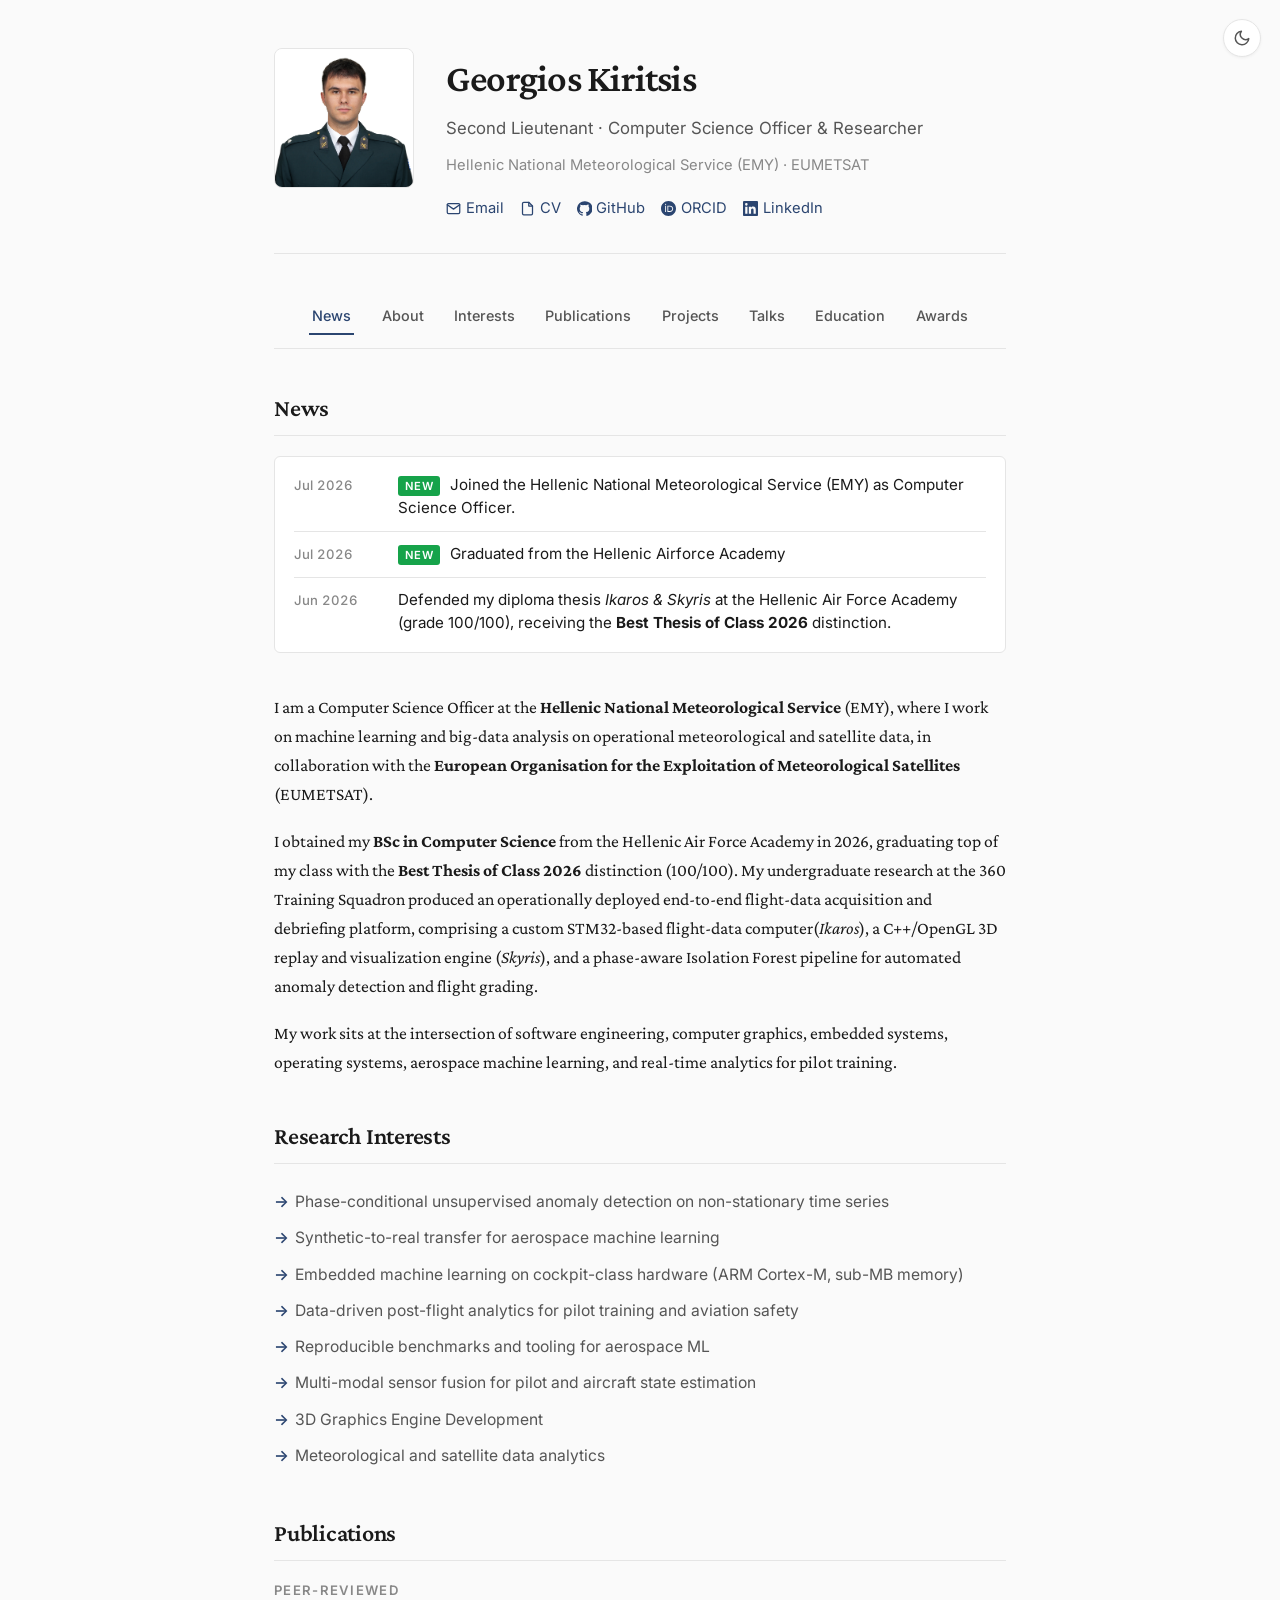
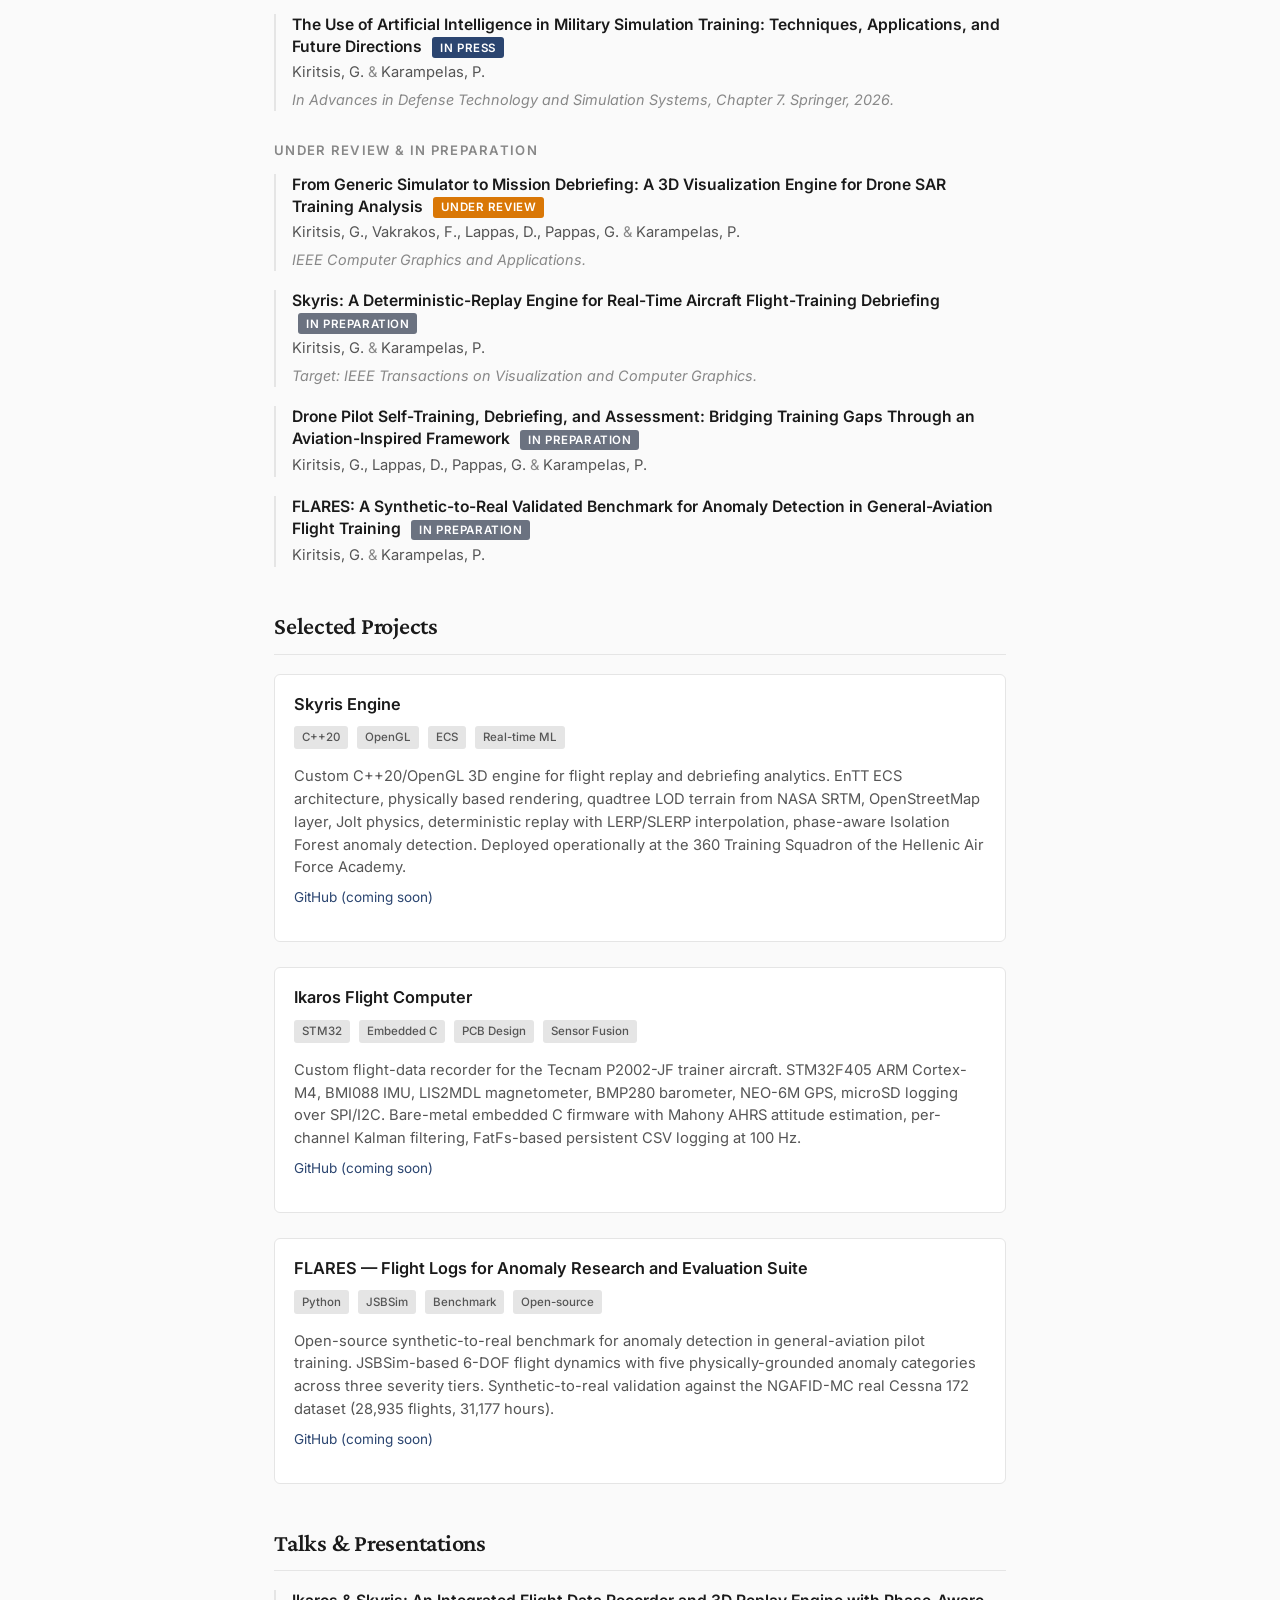
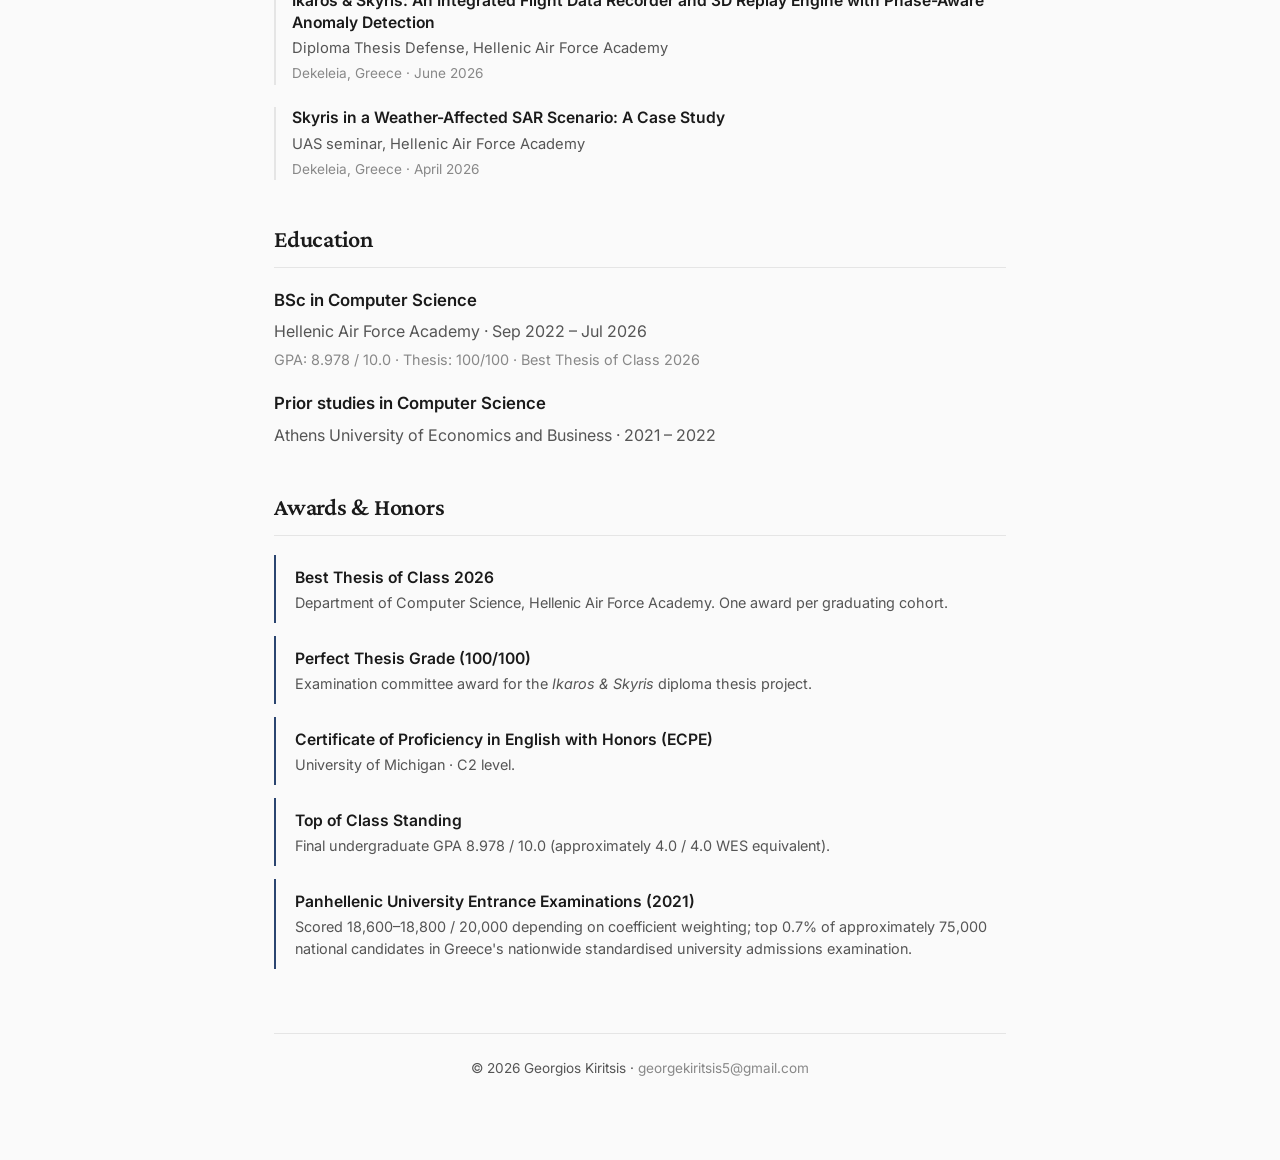
==== index.html @ 239338d3 "Corrected profile pic path" ====
<!DOCTYPE html>
<html lang="en">
<head>
<meta charset="UTF-8">
<meta name="viewport" content="width=device-width, initial-scale=1.0">
<title>Georgios Kiritsis</title>
<meta name="description" content="Georgios Kiritsis — Computer Science Officer, Hellenic National Meteorological Service. Aerospace machine learning, embedded systems, flight-data analytics.">
<meta name="author" content="Georgios Kiritsis">

<meta property="og:title" content="Georgios Kiritsis">
<meta property="og:description" content="Aerospace ML, embedded systems, flight-data analytics.">
<meta property="og:type" content="website">
<meta property="og:url" content="https://giorgoskiritsis.com">

<link rel="preconnect" href="https://fonts.googleapis.com">
<link rel="preconnect" href="https://fonts.gstatic.com" crossorigin>
<link href="https://fonts.googleapis.com/css2?family=Inter:wght@400;500;600;700&family=Crimson+Pro:ital,wght@0,400;0,600;1,400&display=swap" rel="stylesheet">

<link rel="stylesheet" href="style.css">

<!-- Set theme early to prevent flash of unstyled content -->
<script>
  (function() {
    const stored = localStorage.getItem('theme');
    const systemDark = window.matchMedia('(prefers-color-scheme: dark)').matches;
    const theme = stored || (systemDark ? 'dark' : 'light');
    document.documentElement.setAttribute('data-theme', theme);
  })();
</script>
</head>
<body>

<button class="theme-toggle" id="theme-toggle" aria-label="Toggle theme">
  <!-- Sun icon (visible in dark mode) -->
  <svg class="icon-sun" viewBox="0 0 24 24" fill="none" stroke="currentColor" stroke-width="2" stroke-linecap="round" stroke-linejoin="round">
    <circle cx="12" cy="12" r="4"/>
    <path d="M12 2v2M12 20v2M4.93 4.93l1.41 1.41M17.66 17.66l1.41 1.41M2 12h2M20 12h2M6.34 17.66l-1.41 1.41M19.07 4.93l-1.41 1.41"/>
  </svg>
  <!-- Moon icon (visible in light mode) -->
  <svg class="icon-moon" viewBox="0 0 24 24" fill="none" stroke="currentColor" stroke-width="2" stroke-linecap="round" stroke-linejoin="round">
    <path d="M21 12.79A9 9 0 1 1 11.21 3 7 7 0 0 0 21 12.79z"/>
  </svg>
</button>

<div class="container">

  <!-- HERO -->
  <div class="hero">
    <div class="hero-photo">
      <img src="resources/profile.JPG" alt="Georgios Kiritsis" onerror="this.style.display='none'">
    </div>
    <div class="hero-text">
      <h1>Georgios Kiritsis</h1>
      <p class="hero-subtitle">Second Lieutenant &middot; Computer Science Officer &amp; Researcher</p>
      <p class="hero-affiliation">Hellenic National Meteorological Service (EMY) &middot; EUMETSAT</p>
      <div class="links">
        <a href="mailto:georgekiritsis5@gmail.com">
          <svg viewBox="0 0 24 24" fill="none" stroke="currentColor" stroke-width="2" stroke-linecap="round" stroke-linejoin="round"><path d="M4 4h16c1.1 0 2 .9 2 2v12c0 1.1-.9 2-2 2H4c-1.1 0-2-.9-2-2V6c0-1.1.9-2 2-2z"/><polyline points="22,6 12,13 2,6"/></svg>
          Email
        </a>
        <a href="resources/cv.pdf">
          <svg viewBox="0 0 24 24" fill="none" stroke="currentColor" stroke-width="2" stroke-linecap="round" stroke-linejoin="round"><path d="M14 2H6a2 2 0 0 0-2 2v16a2 2 0 0 0 2 2h12a2 2 0 0 0 2-2V8z"/><polyline points="14 2 14 8 20 8"/></svg>
          CV
        </a>
        <a href="https://github.com/GeorgeKiritsis" target="_blank" rel="noopener">
          <svg viewBox="0 0 24 24" fill="currentColor"><path d="M12 .3a12 12 0 0 0-3.8 23.38c.6.12.83-.26.83-.57v-2c-3.34.72-4.04-1.42-4.04-1.42-.55-1.39-1.34-1.76-1.34-1.76-1.08-.74.09-.73.09-.73 1.2.09 1.83 1.24 1.83 1.24 1.08 1.83 2.81 1.3 3.5 1 .1-.78.42-1.31.76-1.6-2.66-.3-5.47-1.33-5.47-5.93 0-1.31.47-2.38 1.24-3.22-.13-.3-.54-1.52.11-3.18 0 0 1-.32 3.3 1.23a11.5 11.5 0 0 1 6 0c2.28-1.55 3.29-1.23 3.29-1.23.66 1.66.25 2.88.12 3.18a4.65 4.65 0 0 1 1.24 3.22c0 4.61-2.81 5.63-5.48 5.92.42.36.81 1.1.81 2.22v3.29c0 .31.21.69.83.57A12 12 0 0 0 12 .3"/></svg>
          GitHub
        </a>
        <a href="https://orcid.org/0009-0001-4686-2760" target="_blank" rel="noopener">
          <svg viewBox="0 0 24 24" fill="currentColor"><path d="M12 0C5.372 0 0 5.372 0 12s5.372 12 12 12 12-5.372 12-12S18.628 0 12 0zM7.369 4.378c.525 0 .947.431.947.947 0 .525-.422.947-.947.947-.525 0-.946-.422-.946-.947 0-.516.421-.947.946-.947zm-.722 3.038h1.444v10.041H6.647V7.416zm3.562 0h3.9c3.712 0 5.344 2.653 5.344 5.025 0 2.578-2.016 5.025-5.325 5.025h-3.919V7.416zm1.444 1.303v7.444h2.297c3.272 0 4.022-2.484 4.022-3.722 0-2.016-1.284-3.722-4.097-3.722h-2.222z"/></svg>
          ORCID
        </a>
        <a href="https://www.linkedin.com/in/giorgoskiritsis/" target="_blank" rel="noopener">
          <svg viewBox="0 0 24 24" fill="currentColor"><path d="M20.447 20.452h-3.554v-5.569c0-1.328-.027-3.037-1.852-3.037-1.853 0-2.136 1.445-2.136 2.939v5.667H9.351V9h3.414v1.561h.046c.477-.9 1.637-1.85 3.37-1.85 3.601 0 4.267 2.37 4.267 5.455v6.286zM5.337 7.433a2.062 2.062 0 01-2.063-2.065 2.063 2.063 0 112.063 2.065zm1.782 13.019H3.555V9h3.564v11.452zM22.225 0H1.771C.792 0 0 .774 0 1.729v20.542C0 23.227.792 24 1.771 24h20.451C23.2 24 24 23.227 24 22.271V1.729C24 .774 23.2 0 22.222 0h.003z"/></svg>
          LinkedIn
        </a>
      </div>
    </div>
  </div>

  <!-- NAV MENU -->
  <nav class="nav-menu">
    <div class="nav-menu-inner">
      <a href="#news">News</a>
      <a href="#about">About</a>
      <a href="#interests">Interests</a>
      <a href="#publications">Publications</a>
      <a href="#projects">Projects</a>
      <a href="#talks">Talks</a>
      <a href="#education">Education</a>
      <a href="#awards">Awards</a>
    </div>
  </nav>

  <!-- NEWS -->
  <section id="news">
    <h2>News</h2>
    <div class="news">
      <div class="news-item">
        <div class="news-date">Jul 2026</div>
        <p class="news-text">
          <span class="news-tag new">New</span>
          Joined the Hellenic National Meteorological Service (EMY) as Computer Science Officer.
        </p>
      </div>
      <div class="news-item">
        <div class="news-date">Jul 2026</div>
        <p class="news-text">
          <span class="news-tag new">New</span>
          Graduated from the Hellenic Airforce Academy
        </p>
      </div>
      <div class="news-item">
        <div class="news-date">Jun 2026</div>
        <p class="news-text">
          Defended my diploma thesis <em>Ikaros &amp; Skyris</em> at the Hellenic Air Force Academy (grade 100/100), receiving the <strong>Best Thesis of Class 2026</strong> distinction.
        </p>
      </div>
    </div>
  </section>

  <!-- ABOUT -->
  <section id="about">
    <div class="body-text">
      <p>I am a Computer Science Officer at the <strong>Hellenic National Meteorological Service</strong> (EMY), where I work on machine learning and big-data analysis on operational meteorological and satellite data, in collaboration with the <strong>European Organisation for the Exploitation of Meteorological Satellites</strong> (EUMETSAT).</p>

      <p>I obtained my <strong>BSc in Computer Science</strong> from the Hellenic Air Force Academy in 2026, graduating top of my class with the <strong>Best Thesis of Class 2026</strong> distinction (100/100). My undergraduate research at the 360 Training Squadron produced an operationally deployed end-to-end flight-data acquisition and debriefing platform, comprising a custom STM32-based flight-data computer(<em>Ikaros</em>), a C++/OpenGL 3D replay and visualization engine (<em>Skyris</em>), and a phase-aware Isolation Forest pipeline for automated anomaly detection and flight grading.</p>

      <p>My work sits at the intersection of software engineering, computer graphics, embedded systems, operating systems, aerospace machine learning, and real-time analytics for pilot training.</p>
    </div>
  </section>

  <!-- RESEARCH INTERESTS -->
  <section id="interests">
    <h2>Research Interests</h2>
    <ul class="interests">
      <li>Phase-conditional unsupervised anomaly detection on non-stationary time series</li>
      <li>Synthetic-to-real transfer for aerospace machine learning</li>
      <li>Embedded machine learning on cockpit-class hardware (ARM Cortex-M, sub-MB memory)</li>
      <li>Data-driven post-flight analytics for pilot training and aviation safety</li>
      <li>Reproducible benchmarks and tooling for aerospace ML</li>
      <li>Multi-modal sensor fusion for pilot and aircraft state estimation</li>
      <li>3D Graphics Engine Development</li>
      <li>Meteorological and satellite data analytics</li>
    </ul>
  </section>

  <!-- PUBLICATIONS -->
  <section id="publications">
    <h2>Publications</h2>

    <div class="pub-group">
      <div class="pub-group-title">Peer-reviewed</div>

      <div class="pub">
        <p class="pub-title">
          The Use of Artificial Intelligence in Military Simulation Training: Techniques, Applications, and Future Directions
          <span class="pub-badge">In Press</span>
        </p>
        <p class="pub-authors">Kiritsis, G.<span style="color:var(--text-muted)"> &amp; </span>Karampelas, P.</p>
        <p class="pub-venue">In <em>Advances in Defense Technology and Simulation Systems</em>, Chapter 7. Springer, 2026.</p>
      </div>
    </div>

    <div class="pub-group">
      <div class="pub-group-title">Under Review &amp; In Preparation</div>

      <div class="pub">
        <p class="pub-title">
          From Generic Simulator to Mission Debriefing: A 3D Visualization Engine for Drone SAR Training Analysis
          <span class="pub-badge review">Under Review</span>
        </p>
        <p class="pub-authors">Kiritsis, G., Vakrakos, F., Lappas, D., Pappas, G.<span style="color:var(--text-muted)"> &amp; </span>Karampelas, P.</p>
        <p class="pub-venue"><em>IEEE Computer Graphics and Applications.</em></p>
      </div>

      <div class="pub">
        <p class="pub-title">
          Skyris: A Deterministic-Replay Engine for Real-Time Aircraft Flight-Training Debriefing
          <span class="pub-badge prep">In Preparation</span>
        </p>
        <p class="pub-authors">Kiritsis, G.<span style="color:var(--text-muted)"> &amp; </span>Karampelas, P.</p>
        <p class="pub-venue">Target: <em>IEEE Transactions on Visualization and Computer Graphics.</em></p>
      </div>

      <div class="pub">
        <p class="pub-title">
          Drone Pilot Self-Training, Debriefing, and Assessment: Bridging Training Gaps Through an Aviation-Inspired Framework
          <span class="pub-badge prep">In Preparation</span>
        </p>
        <p class="pub-authors">Kiritsis, G., Lappas, D., Pappas, G.<span style="color:var(--text-muted)"> &amp; </span>Karampelas, P.</p>
      </div>

      <div class="pub">
        <p class="pub-title">
          FLARES: A Synthetic-to-Real Validated Benchmark for Anomaly Detection in General-Aviation Flight Training
          <span class="pub-badge prep">In Preparation</span>
        </p>
        <p class="pub-authors">Kiritsis, G.<span style="color:var(--text-muted)"> &amp; </span>Karampelas, P.</p>
      </div>
    </div>
  </section>

  <!-- PROJECTS -->
  <section id="projects">
    <h2>Selected Projects</h2>

    <div class="project">
      <p class="project-title">Skyris Engine</p>
      <p>
        <span class="tag">C++20</span>
        <span class="tag">OpenGL</span>
        <span class="tag">ECS</span>
        <span class="tag">Real-time ML</span>
      </p>
      <p class="project-desc">Custom C++20/OpenGL 3D engine for flight replay and debriefing analytics. EnTT ECS architecture, physically based rendering, quadtree LOD terrain from NASA SRTM, OpenStreetMap layer, Jolt physics, deterministic replay with LERP/SLERP interpolation, phase-aware Isolation Forest anomaly detection. Deployed operationally at the 360 Training Squadron of the Hellenic Air Force Academy.</p>
      <p class="project-links">
        <a href="#">GitHub (coming soon)</a>
      </p>
    </div>

    <div class="project">
      <p class="project-title">Ikaros Flight Computer</p>
      <p>
        <span class="tag">STM32</span>
        <span class="tag">Embedded C</span>
        <span class="tag">PCB Design</span>
        <span class="tag">Sensor Fusion</span>
      </p>
      <p class="project-desc">Custom flight-data recorder for the Tecnam P2002-JF trainer aircraft. STM32F405 ARM Cortex-M4, BMI088 IMU, LIS2MDL magnetometer, BMP280 barometer, NEO-6M GPS, microSD logging over SPI/I2C. Bare-metal embedded C firmware with Mahony AHRS attitude estimation, per-channel Kalman filtering, FatFs-based persistent CSV logging at 100 Hz.</p>
      <p class="project-links">
        <a href="#">GitHub (coming soon)</a>
      </p>
    </div>

    <div class="project">
      <p class="project-title">FLARES &mdash; Flight Logs for Anomaly Research and Evaluation Suite</p>
      <p>
        <span class="tag">Python</span>
        <span class="tag">JSBSim</span>
        <span class="tag">Benchmark</span>
        <span class="tag">Open-source</span>
      </p>
      <p class="project-desc">Open-source synthetic-to-real benchmark for anomaly detection in general-aviation pilot training. JSBSim-based 6-DOF flight dynamics with five physically-grounded anomaly categories across three severity tiers. Synthetic-to-real validation against the NGAFID-MC real Cessna 172 dataset (28,935 flights, 31,177 hours).</p>
      <p class="project-links">
        <a href="#">GitHub (coming soon)</a>
      </p>
    </div>
  </section>

  <!-- TALKS -->
  <section id="talks">
    <h2>Talks &amp; Presentations</h2>

    <div class="talk">
      <p class="talk-title">Ikaros &amp; Skyris: An Integrated Flight Data Recorder and 3D Replay Engine with Phase-Aware Anomaly Detection</p>
      <p class="talk-venue">Diploma Thesis Defense, Hellenic Air Force Academy</p>
      <p class="talk-date">Dekeleia, Greece &middot; June 2026</p>
    </div>

    <div class="talk">
      <p class="talk-title">Skyris in a Weather-Affected SAR Scenario: A Case Study</p>
      <p class="talk-venue">UAS seminar, Hellenic Air Force Academy</p>
      <p class="talk-date">Dekeleia, Greece &middot; April 2026</p>
    </div>
  </section>

  <!-- EDUCATION -->
  <section id="education">
    <h2>Education</h2>

    <div style="margin-bottom: 1.2rem;">
      <h3>BSc in Computer Science</h3>
      <p style="margin: 0 0 0.2rem; color: var(--text-soft);">Hellenic Air Force Academy &middot; Sep 2022 &ndash; Jul 2026</p>
      <p style="margin: 0; font-size: 0.9rem; color: var(--text-muted);">GPA: 8.978 / 10.0 &middot; Thesis: 100/100 &middot; Best Thesis of Class 2026</p>
    </div>

    <div>
      <h3>Prior studies in Computer Science</h3>
      <p style="margin: 0; color: var(--text-soft);">Athens University of Economics and Business &middot; 2021 &ndash; 2022</p>
    </div>
  </section>

  <!-- AWARDS -->
  <section id="awards">
    <h2>Awards &amp; Honors</h2>

    <div class="award">
      <p class="award-title">Best Thesis of Class 2026</p>
      <p class="award-detail">Department of Computer Science, Hellenic Air Force Academy. One award per graduating cohort.</p>
    </div>

    <div class="award">
      <p class="award-title">Perfect Thesis Grade (100/100)</p>
      <p class="award-detail">Examination committee award for the <em>Ikaros &amp; Skyris</em> diploma thesis project.</p>
    </div>

    <div class="award">
      <p class="award-title">Certificate of Proficiency in English with Honors (ECPE)</p>
      <p class="award-detail">University of Michigan &middot; C2 level.</p>
    </div>

    <div class="award">
      <p class="award-title">Top of Class Standing</p>
      <p class="award-detail">Final undergraduate GPA 8.978 / 10.0 (approximately 4.0 / 4.0 WES equivalent).</p>
    </div>

    <div class="award">
      <p class="award-title">Panhellenic University Entrance Examinations (2021)</p>
      <p class="award-detail">Scored 18,600&ndash;18,800 / 20,000 depending on coefficient weighting; top 0.7% of approximately 75,000 national candidates in Greece's nationwide standardised university admissions examination.</p>
    </div>
  </section>

  <!-- FOOTER -->
  <footer>
    <p>&copy; 2026 Georgios Kiritsis &middot; <a href="mailto:georgekiritsis5@gmail.com">georgekiritsis5@gmail.com</a></p>
  </footer>

</div>

<script>
  const toggle = document.getElementById('theme-toggle');
  toggle.addEventListener('click', function() {
    const current = document.documentElement.getAttribute('data-theme');
    const next = current === 'dark' ? 'light' : 'dark';
    document.documentElement.setAttribute('data-theme', next);
    localStorage.setItem('theme', next);
  });

  // Scroll-spy: highlight active section in nav
  const navLinks = document.querySelectorAll('.nav-menu a');
  const sections = Array.from(navLinks).map(link => {
    const id = link.getAttribute('href').substring(1);
    return { link: link, section: document.getElementById(id) };
  }).filter(s => s.section);

  function updateActiveNav() {
    const scrollPos = window.scrollY + 100;
    let active = sections[0];
    for (const s of sections) {
      if (s.section.offsetTop <= scrollPos) {
        active = s;
      }
    }
    navLinks.forEach(l => l.classList.remove('active'));
    if (active) active.link.classList.add('active');
  }

  window.addEventListener('scroll', updateActiveNav, { passive: true });
  updateActiveNav();
</script>

</body>
</html>
---- style.css ----
/* Light theme (default) */
:root,
[data-theme="light"] {
  --text: #1a1a1a;
  --text-soft: #555;
  --text-muted: #888;
  --accent: #2b4570;
  --accent-hover: #3d5f96;
  --bg: #fafafa;
  --bg-card: #ffffff;
  --border: #e5e5e5;
  --border-strong: #d0d0d0;
  --serif: 'Crimson Pro', Georgia, 'Times New Roman', serif;
  --sans: 'Inter', -apple-system, BlinkMacSystemFont, 'Segoe UI', sans-serif;
}

/* Dark theme */
[data-theme="dark"] {
  --text: #e8e8e8;
  --text-soft: #b0b0b0;
  --text-muted: #808080;
  --accent: #7a9dcc;
  --accent-hover: #a0bde0;
  --bg: #14171a;
  --bg-card: #1c1f23;
  --border: #2a2e33;
  --border-strong: #3a3f45;
}

* {
  box-sizing: border-box;
}

body {
  margin: 0;
  padding: 0;
  font-family: var(--sans);
  color: var(--text);
  background: var(--bg);
  line-height: 1.6;
  font-size: 16px;
  -webkit-font-smoothing: antialiased;
  -moz-osx-font-smoothing: grayscale;
  transition: background 0.2s ease, color 0.2s ease;
}

.container {
  max-width: 780px;
  margin: 0 auto;
  padding: 3rem 1.5rem 4rem;
}

/* Theme toggle button */
.theme-toggle {
  position: fixed;
  top: 1.2rem;
  right: 1.2rem;
  z-index: 100;
  width: 38px;
  height: 38px;
  border-radius: 50%;
  background: var(--bg-card);
  border: 1px solid var(--border);
  color: var(--text-soft);
  cursor: pointer;
  display: flex;
  align-items: center;
  justify-content: center;
  padding: 0;
  transition: all 0.2s ease;
  box-shadow: 0 1px 3px rgba(0, 0, 0, 0.05);
}

.theme-toggle:hover {
  color: var(--accent);
  border-color: var(--accent);
  transform: scale(1.05);
}

.theme-toggle svg {
  width: 18px;
  height: 18px;
}

/* Show sun in dark mode, moon in light mode */
[data-theme="light"] .theme-toggle .icon-sun {
  display: none;
}

[data-theme="light"] .theme-toggle .icon-moon {
  display: block;
}

[data-theme="dark"] .theme-toggle .icon-sun {
  display: block;
}

[data-theme="dark"] .theme-toggle .icon-moon {
  display: none;
}

/* Header / Hero */
.hero {
  display: flex;
  gap: 2rem;
  align-items: flex-start;
  margin-bottom: 2.5rem;
  padding-bottom: 2rem;
  border-bottom: 1px solid var(--border);
}

.hero-photo {
  flex-shrink: 0;
  width: 140px;
  height: 140px;
  border-radius: 8px;
  overflow: hidden;
  border: 1px solid var(--border);
  background: var(--bg-card);
}

.hero-photo img {
  width: 100%;
  height: 100%;
  object-fit: cover;
  display: block;
}

.hero-text {
  flex: 1;
  min-width: 0;
}

h1 {
  font-family: var(--serif);
  font-size: 2.4rem;
  font-weight: 600;
  margin: 0 0 0.4rem;
  color: var(--text);
  letter-spacing: -0.02em;
}

.hero-subtitle {
  font-size: 1.05rem;
  color: var(--text-soft);
  margin: 0 0 0.8rem;
  line-height: 1.5;
}

.hero-affiliation {
  font-size: 0.92rem;
  color: var(--text-muted);
  margin: 0;
}

/* Links row */
.links {
  display: flex;
  flex-wrap: wrap;
  gap: 0.4rem 1rem;
  margin: 1.2rem 0 0;
  font-size: 0.92rem;
}

.links a {
  color: var(--accent);
  text-decoration: none;
  border-bottom: 1px solid transparent;
  transition: border-color 0.15s ease, color 0.15s ease;
  display: inline-flex;
  align-items: center;
  gap: 0.3rem;
}

.links a:hover {
  color: var(--accent-hover);
  border-bottom-color: var(--accent-hover);
}

.links svg {
  width: 15px;
  height: 15px;
  flex-shrink: 0;
}

/* Sections */
section {
  margin: 2.5rem 0;
}

h2 {
  font-family: var(--serif);
  font-size: 1.5rem;
  font-weight: 600;
  color: var(--text);
  margin: 0 0 1.2rem;
  padding-bottom: 0.5rem;
  border-bottom: 1px solid var(--border);
  letter-spacing: -0.01em;
}

h3 {
  font-family: var(--sans);
  font-size: 1.05rem;
  font-weight: 600;
  color: var(--text);
  margin: 0 0 0.35rem;
}

p {
  margin: 0 0 1rem;
  color: var(--text-soft);
}

.body-text {
  font-family: var(--serif);
  font-size: 1.1rem;
  line-height: 1.65;
  color: var(--text);
}

.body-text p {
  color: var(--text);
  margin-bottom: 1.1rem;
}

/* Navigation menu */
.nav-menu {
  position: sticky;
  top: 0;
  background: var(--bg);
  padding: 0.8rem 0;
  margin: -0.5rem 0 2rem;
  border-bottom: 1px solid var(--border);
  z-index: 50;
  backdrop-filter: blur(10px);
  -webkit-backdrop-filter: blur(10px);
}

.nav-menu-inner {
  display: flex;
  flex-wrap: wrap;
  gap: 0.2rem 1.5rem;
  justify-content: center;
}

.nav-menu a {
  color: var(--text-soft);
  text-decoration: none;
  font-size: 0.9rem;
  font-weight: 500;
  padding: 0.35rem 0.2rem;
  transition: color 0.15s ease;
  border-bottom: 2px solid transparent;
  white-space: nowrap;
}

.nav-menu a:hover {
  color: var(--accent);
}

.nav-menu a.active {
  color: var(--accent);
  border-bottom-color: var(--accent);
}

/* Smooth scroll with offset for sticky nav */
html {
  scroll-behavior: smooth;
  scroll-padding-top: 4rem;
}

/* News */
.news {
  border: 1px solid var(--border);
  border-radius: 6px;
  padding: 0.4rem 1.2rem;
  background: var(--bg-card);
}

.news-item {
  display: flex;
  gap: 1rem;
  padding: 0.7rem 0;
  border-bottom: 1px solid var(--border);
  align-items: baseline;
}

.news-item:last-child {
  border-bottom: none;
}

.news-date {
  flex-shrink: 0;
  font-size: 0.82rem;
  color: var(--text-muted);
  font-weight: 500;
  font-variant-numeric: tabular-nums;
  min-width: 5.5rem;
  padding-top: 0.05rem;
}

.news-text {
  font-size: 0.95rem;
  color: var(--text);
  margin: 0;
  line-height: 1.5;
}

.news-text a {
  color: var(--accent);
  text-decoration: none;
  border-bottom: 1px solid transparent;
  transition: border-color 0.15s ease;
}

.news-text a:hover {
  border-bottom-color: var(--accent);
}

.news-tag {
  display: inline-block;
  font-size: 0.7rem;
  font-weight: 600;
  padding: 0.1rem 0.4rem;
  border-radius: 3px;
  margin-right: 0.4rem;
  text-transform: uppercase;
  letter-spacing: 0.05em;
  vertical-align: middle;
  background: var(--border);
  color: var(--text-soft);
}

.news-tag.new {
  background: #16a34a;
  color: white;
}

/* Publications */
.pub-group {
  margin-bottom: 1.8rem;
}

.pub-group-title {
  font-size: 0.82rem;
  text-transform: uppercase;
  letter-spacing: 0.1em;
  color: var(--text-muted);
  font-weight: 600;
  margin-bottom: 0.8rem;
}

.pub {
  margin-bottom: 1.2rem;
  padding-left: 1rem;
  border-left: 2px solid var(--border);
}

.pub-title {
  font-weight: 600;
  color: var(--text);
  margin: 0 0 0.2rem;
  font-size: 0.98rem;
  line-height: 1.4;
}

.pub-authors {
  font-size: 0.92rem;
  color: var(--text-soft);
  margin: 0 0 0.2rem;
}

.pub-venue {
  font-size: 0.9rem;
  color: var(--text-muted);
  font-style: italic;
  margin: 0;
}

.pub-badge {
  display: inline-block;
  font-size: 0.72rem;
  font-weight: 600;
  padding: 0.15rem 0.5rem;
  border-radius: 3px;
  background: var(--accent);
  color: white;
  margin-left: 0.4rem;
  text-transform: uppercase;
  letter-spacing: 0.05em;
  vertical-align: middle;
}

.pub-badge.review {
  background: #d97706;
}

.pub-badge.prep {
  background: #6b7280;
}

/* Talks */
.talk {
  margin-bottom: 1.4rem;
  padding-left: 1rem;
  border-left: 2px solid var(--border);
}

.talk-title {
  font-weight: 600;
  color: var(--text);
  margin: 0 0 0.2rem;
  font-size: 0.98rem;
  line-height: 1.4;
}

.talk-venue {
  font-size: 0.92rem;
  color: var(--text-soft);
  margin: 0 0 0.15rem;
}

.talk-date {
  font-size: 0.85rem;
  color: var(--text-muted);
  margin: 0;
}

/* Awards */
.award {
  padding: 0.6rem 0 0.6rem 1.2rem;
  border-left: 2px solid var(--accent);
  margin-bottom: 0.8rem;
}

.award-title {
  font-weight: 600;
  color: var(--text);
  margin: 0 0 0.15rem;
  font-size: 0.98rem;
}

.award-detail {
  font-size: 0.9rem;
  color: var(--text-soft);
  margin: 0;
  line-height: 1.5;
}

/* Projects */
.project {
  margin-bottom: 1.6rem;
  padding: 1rem 1.2rem;
  background: var(--bg-card);
  border: 1px solid var(--border);
  border-radius: 6px;
  transition: border-color 0.15s ease;
}

.project:hover {
  border-color: var(--border-strong);
}

.project-title {
  font-weight: 600;
  color: var(--text);
  margin: 0 0 0.4rem;
  font-size: 1.02rem;
}

.project-desc {
  font-size: 0.92rem;
  color: var(--text-soft);
  margin: 0 0 0.5rem;
  line-height: 1.55;
}

.project-links {
  font-size: 0.85rem;
  color: var(--text-muted);
}

.project-links a {
  color: var(--accent);
  text-decoration: none;
  margin-right: 0.8rem;
}

.project-links a:hover {
  text-decoration: underline;
}

.tag {
  display: inline-block;
  font-size: 0.72rem;
  padding: 0.15rem 0.5rem;
  background: var(--border);
  color: var(--text-soft);
  border-radius: 3px;
  margin-right: 0.3rem;
  font-weight: 500;
}

/* Interests list */
ul.interests {
  list-style: none;
  padding: 0;
  margin: 0;
}

ul.interests li {
  padding: 0.35rem 0 0.35rem 1.3rem;
  position: relative;
  color: var(--text-soft);
  font-size: 0.98rem;
}

ul.interests li:before {
  content: "→";
  position: absolute;
  left: 0;
  color: var(--accent);
  font-weight: 600;
}

/* Footer */
footer {
  margin-top: 4rem;
  padding-top: 1.5rem;
  border-top: 1px solid var(--border);
  font-size: 0.85rem;
  color: var(--text-muted);
  text-align: center;
}

footer a {
  color: var(--text-muted);
  text-decoration: none;
}

footer a:hover {
  color: var(--accent);
}

/* Mobile */
@media (max-width: 640px) {
  .container {
    padding: 3.5rem 1.2rem 3rem;
  }

  .theme-toggle {
    top: 0.9rem;
    right: 0.9rem;
    width: 34px;
    height: 34px;
  }

  .theme-toggle svg {
    width: 16px;
    height: 16px;
  }

  .hero {
    flex-direction: column;
    align-items: center;
    text-align: center;
    gap: 1.2rem;
  }

  .hero-photo {
    width: 120px;
    height: 120px;
  }

  h1 {
    font-size: 2rem;
  }

  .hero-subtitle {
    font-size: 1rem;
  }

  .links {
    justify-content: center;
  }

  .body-text {
    font-size: 1.05rem;
  }

  h2 {
    font-size: 1.3rem;
  }

  .nav-menu {
    margin: -0.5rem -1.2rem 2rem;
    padding: 0.7rem 0;
  }

  .nav-menu-inner {
    justify-content: flex-start;
    padding: 0 1.2rem;
    gap: 0.2rem 1.2rem;
    overflow-x: auto;
    scrollbar-width: none;
    -ms-overflow-style: none;
  }

  .nav-menu-inner::-webkit-scrollbar {
    display: none;
  }

  .nav-menu a {
    font-size: 0.85rem;
  }
}

::selection {
  background: var(--accent);
  color: white;
}
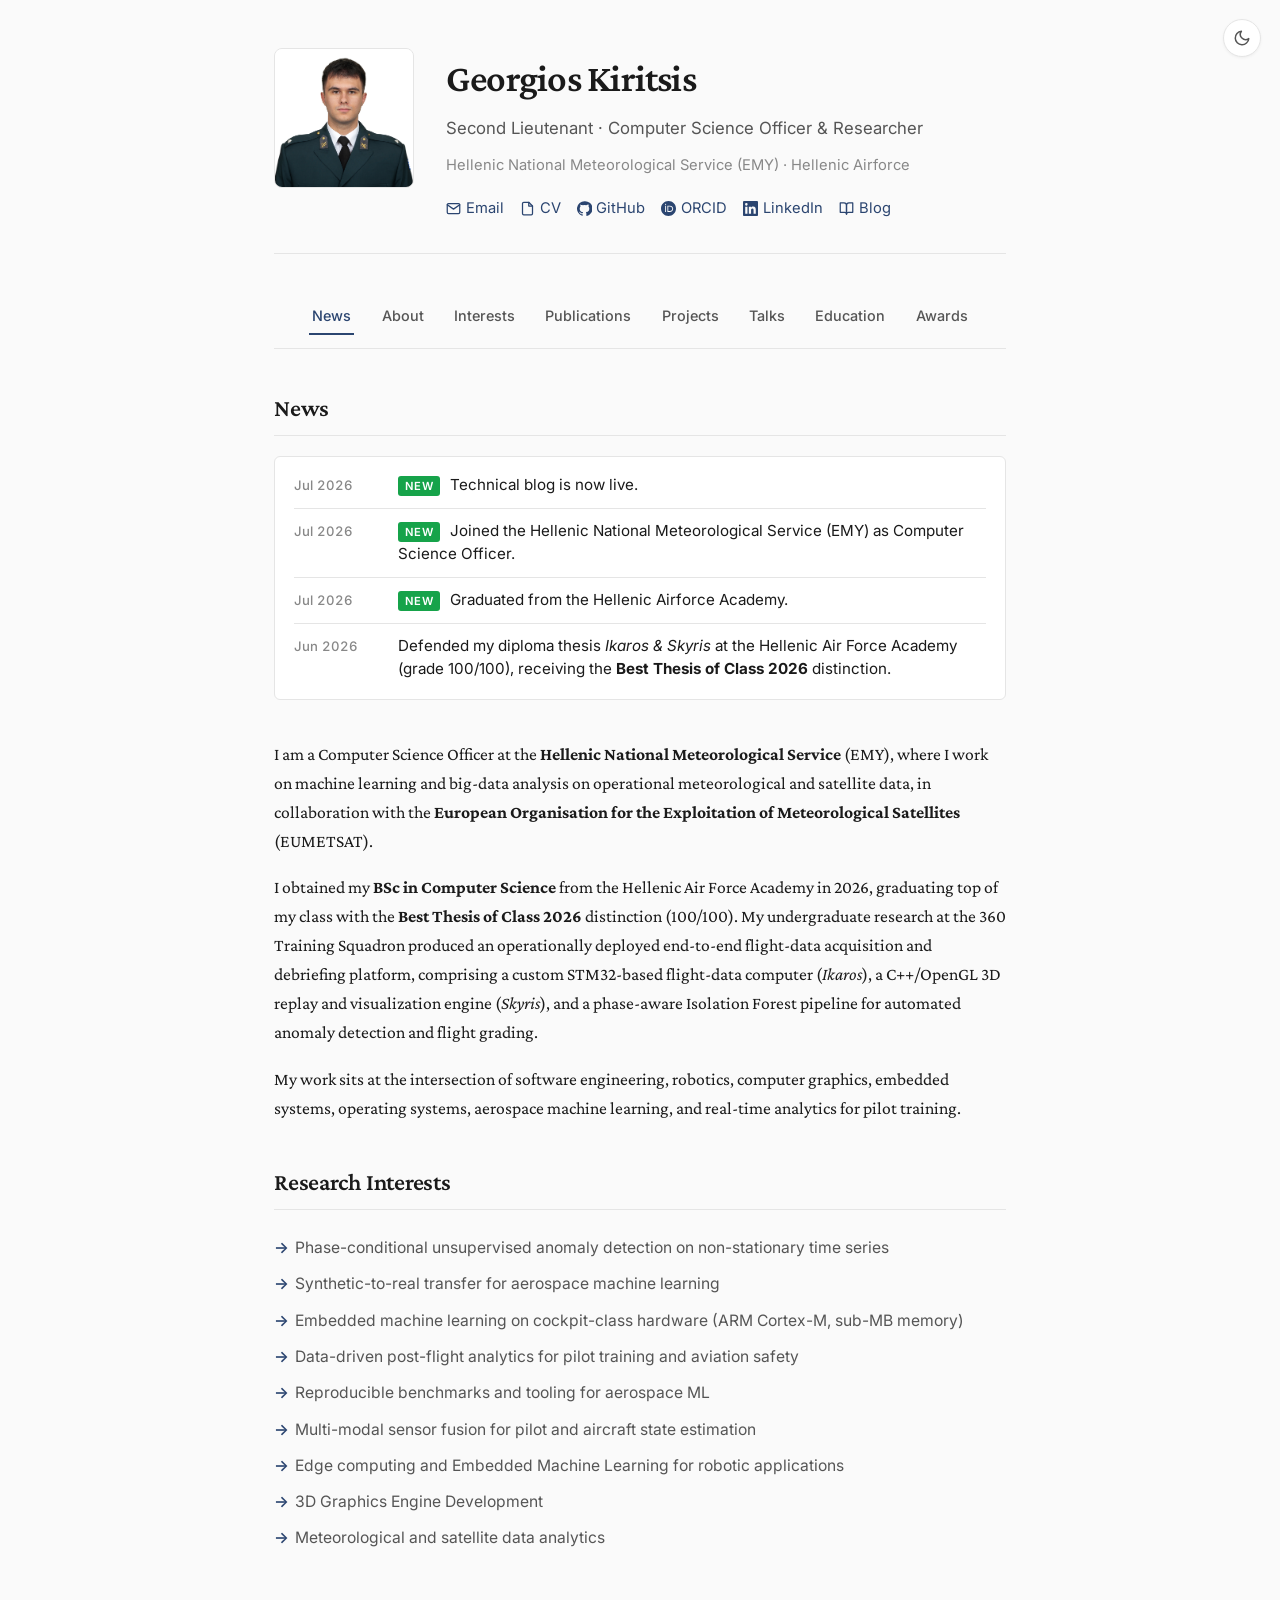
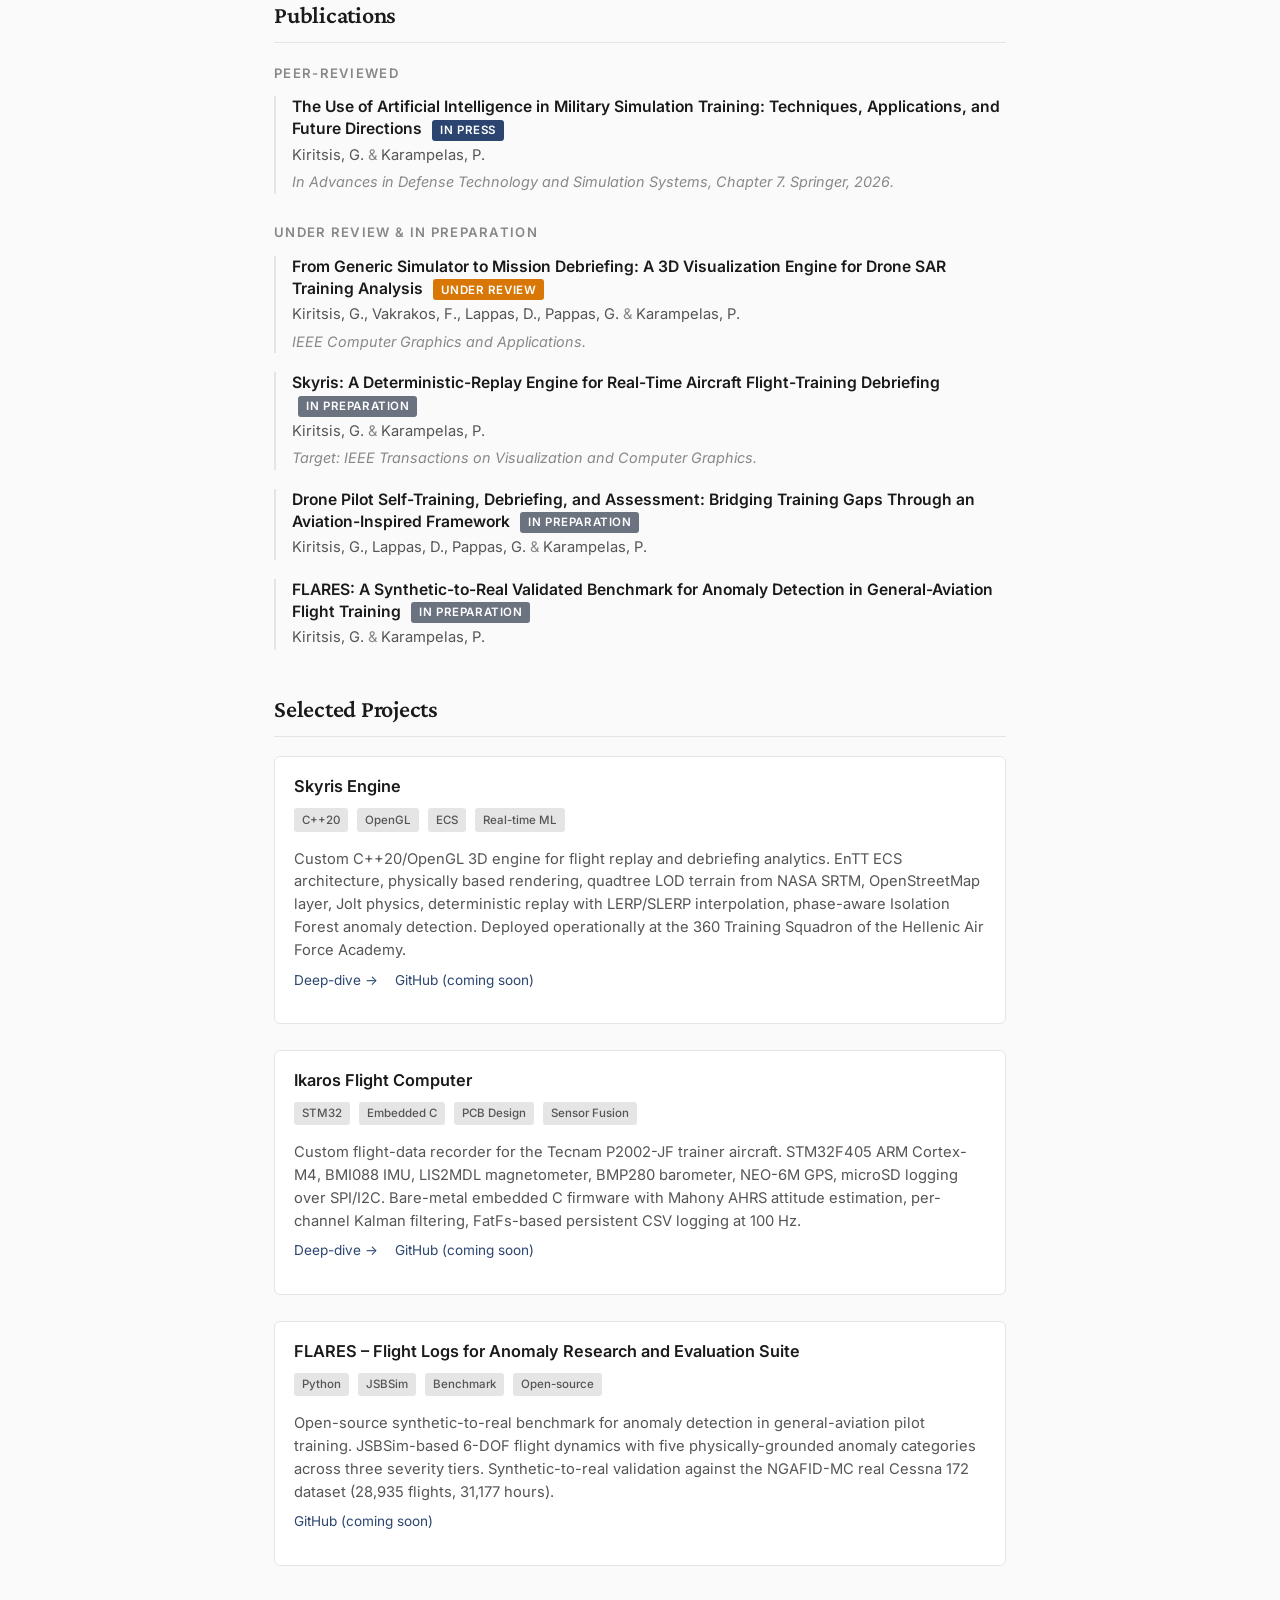
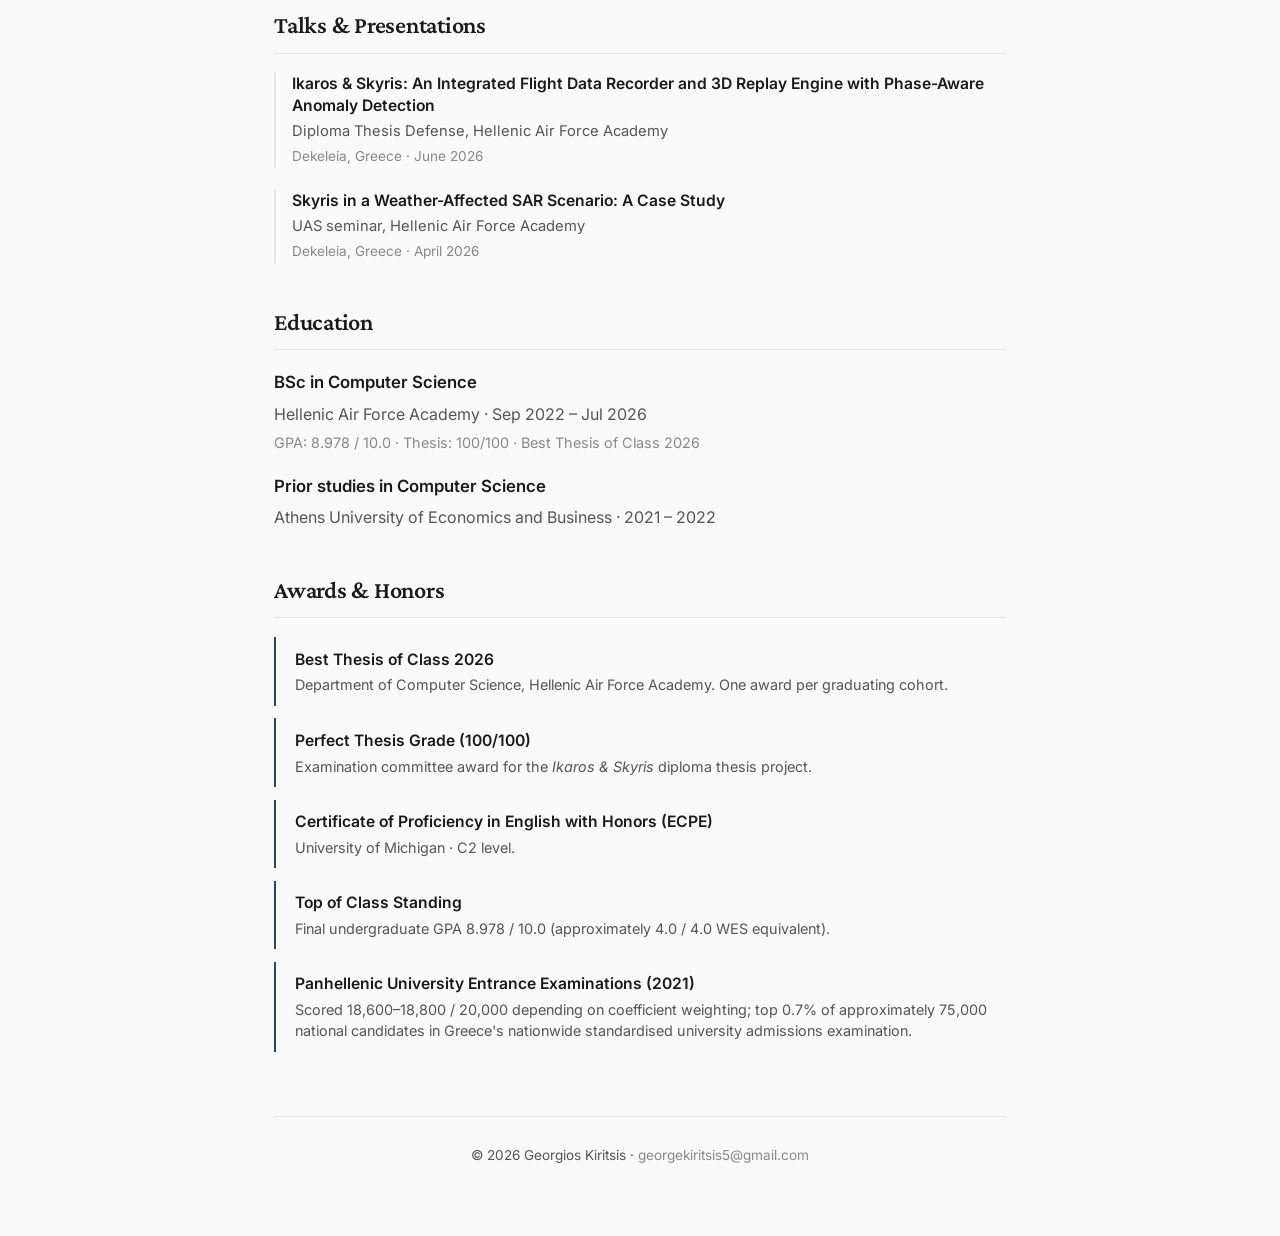
==== commit 7f526334: "Added blog section, articles and updated info and descriptions" ====
--- a/index.html
+++ b/index.html
@@ -4,21 +4,20 @@
 <meta charset="UTF-8">
 <meta name="viewport" content="width=device-width, initial-scale=1.0">
 <title>Georgios Kiritsis</title>
-<meta name="description" content="Georgios Kiritsis — Computer Science Officer, Hellenic National Meteorological Service. Aerospace machine learning, embedded systems, flight-data analytics.">
+<meta name="description" content="Georgios Kiritsis &ndash; Computer Science Officer & Researcher.">
 <meta name="author" content="Georgios Kiritsis">
 
 <meta property="og:title" content="Georgios Kiritsis">
-<meta property="og:description" content="Aerospace ML, embedded systems, flight-data analytics.">
+<meta property="og:description" content="Computer Science Officer &amp; Researcher">
 <meta property="og:type" content="website">
-<meta property="og:url" content="https://giorgoskiritsis.com">
+<meta property="og:url" content="https://georgekiritsis.com">
 
 <link rel="preconnect" href="https://fonts.googleapis.com">
 <link rel="preconnect" href="https://fonts.gstatic.com" crossorigin>
-<link href="https://fonts.googleapis.com/css2?family=Inter:wght@400;500;600;700&family=Crimson+Pro:ital,wght@0,400;0,600;1,400&display=swap" rel="stylesheet">
+<link href="https://fonts.googleapis.com/css2?family=Inter:wght@400;500;600;700&amp;family=Crimson+Pro:ital,wght@0,400;0,600;1,400&amp;display=swap" rel="stylesheet">
 
 <link rel="stylesheet" href="style.css">
 
-<!-- Set theme early to prevent flash of unstyled content -->
 <script>
   (function() {
     const stored = localStorage.getItem('theme');
@@ -31,12 +30,10 @@
 <body>
 
 <button class="theme-toggle" id="theme-toggle" aria-label="Toggle theme">
-  <!-- Sun icon (visible in dark mode) -->
   <svg class="icon-sun" viewBox="0 0 24 24" fill="none" stroke="currentColor" stroke-width="2" stroke-linecap="round" stroke-linejoin="round">
     <circle cx="12" cy="12" r="4"/>
     <path d="M12 2v2M12 20v2M4.93 4.93l1.41 1.41M17.66 17.66l1.41 1.41M2 12h2M20 12h2M6.34 17.66l-1.41 1.41M19.07 4.93l-1.41 1.41"/>
   </svg>
-  <!-- Moon icon (visible in light mode) -->
   <svg class="icon-moon" viewBox="0 0 24 24" fill="none" stroke="currentColor" stroke-width="2" stroke-linecap="round" stroke-linejoin="round">
     <path d="M21 12.79A9 9 0 1 1 11.21 3 7 7 0 0 0 21 12.79z"/>
   </svg>
@@ -52,7 +49,7 @@
     <div class="hero-text">
       <h1>Georgios Kiritsis</h1>
       <p class="hero-subtitle">Second Lieutenant &middot; Computer Science Officer &amp; Researcher</p>
-      <p class="hero-affiliation">Hellenic National Meteorological Service (EMY) &middot; EUMETSAT</p>
+      <p class="hero-affiliation">Hellenic National Meteorological Service (EMY) &middot; Hellenic Airforce</p>
       <div class="links">
         <a href="mailto:georgekiritsis5@gmail.com">
           <svg viewBox="0 0 24 24" fill="none" stroke="currentColor" stroke-width="2" stroke-linecap="round" stroke-linejoin="round"><path d="M4 4h16c1.1 0 2 .9 2 2v12c0 1.1-.9 2-2 2H4c-1.1 0-2-.9-2-2V6c0-1.1.9-2 2-2z"/><polyline points="22,6 12,13 2,6"/></svg>
@@ -73,6 +70,10 @@
         <a href="https://www.linkedin.com/in/giorgoskiritsis/" target="_blank" rel="noopener">
           <svg viewBox="0 0 24 24" fill="currentColor"><path d="M20.447 20.452h-3.554v-5.569c0-1.328-.027-3.037-1.852-3.037-1.853 0-2.136 1.445-2.136 2.939v5.667H9.351V9h3.414v1.561h.046c.477-.9 1.637-1.85 3.37-1.85 3.601 0 4.267 2.37 4.267 5.455v6.286zM5.337 7.433a2.062 2.062 0 01-2.063-2.065 2.063 2.063 0 112.063 2.065zm1.782 13.019H3.555V9h3.564v11.452zM22.225 0H1.771C.792 0 0 .774 0 1.729v20.542C0 23.227.792 24 1.771 24h20.451C23.2 24 24 23.227 24 22.271V1.729C24 .774 23.2 0 22.222 0h.003z"/></svg>
           LinkedIn
+        </a>
+        <a href="writing/index.html">
+          <svg viewBox="0 0 24 24" fill="none" stroke="currentColor" stroke-width="2" stroke-linecap="round" stroke-linejoin="round"><path d="M2 3h6a4 4 0 0 1 4 4v14a3 3 0 0 0-3-3H2z"/><path d="M22 3h-6a4 4 0 0 0-4 4v14a3 3 0 0 1 3-3h7z"/></svg>
+          Blog
         </a>
       </div>
     </div>
@@ -100,14 +101,21 @@
         <div class="news-date">Jul 2026</div>
         <p class="news-text">
           <span class="news-tag new">New</span>
-          Joined the Hellenic National Meteorological Service (EMY) as Computer Science Officer.
+          Technical blog is now live.
         </p>
       </div>
       <div class="news-item">
         <div class="news-date">Jul 2026</div>
         <p class="news-text">
           <span class="news-tag new">New</span>
-          Graduated from the Hellenic Airforce Academy
+          Joined the Hellenic National Meteorological Service (EMY) as Computer Science Officer.
+        </p>
+      </div>
+      <div class="news-item">
+        <div class="news-date">Jul 2026</div>
+        <p class="news-text">
+          <span class="news-tag new">New</span>
+          Graduated from the Hellenic Airforce Academy.
         </p>
       </div>
       <div class="news-item">
@@ -124,9 +132,9 @@
     <div class="body-text">
       <p>I am a Computer Science Officer at the <strong>Hellenic National Meteorological Service</strong> (EMY), where I work on machine learning and big-data analysis on operational meteorological and satellite data, in collaboration with the <strong>European Organisation for the Exploitation of Meteorological Satellites</strong> (EUMETSAT).</p>
 
-      <p>I obtained my <strong>BSc in Computer Science</strong> from the Hellenic Air Force Academy in 2026, graduating top of my class with the <strong>Best Thesis of Class 2026</strong> distinction (100/100). My undergraduate research at the 360 Training Squadron produced an operationally deployed end-to-end flight-data acquisition and debriefing platform, comprising a custom STM32-based flight-data computer(<em>Ikaros</em>), a C++/OpenGL 3D replay and visualization engine (<em>Skyris</em>), and a phase-aware Isolation Forest pipeline for automated anomaly detection and flight grading.</p>
-
-      <p>My work sits at the intersection of software engineering, computer graphics, embedded systems, operating systems, aerospace machine learning, and real-time analytics for pilot training.</p>
+      <p>I obtained my <strong>BSc in Computer Science</strong> from the Hellenic Air Force Academy in 2026, graduating top of my class with the <strong>Best Thesis of Class 2026</strong> distinction (100/100). My undergraduate research at the 360 Training Squadron produced an operationally deployed end-to-end flight-data acquisition and debriefing platform, comprising a custom STM32-based flight-data computer (<em>Ikaros</em>), a C++/OpenGL 3D replay and visualization engine (<em>Skyris</em>), and a phase-aware Isolation Forest pipeline for automated anomaly detection and flight grading.</p>
+
+      <p>My work sits at the intersection of software engineering, robotics, computer graphics, embedded systems, operating systems, aerospace machine learning, and real-time analytics for pilot training.</p>
     </div>
   </section>
 
@@ -140,6 +148,7 @@
       <li>Data-driven post-flight analytics for pilot training and aviation safety</li>
       <li>Reproducible benchmarks and tooling for aerospace ML</li>
       <li>Multi-modal sensor fusion for pilot and aircraft state estimation</li>
+      <li>Edge computing and Embedded Machine Learning for robotic applications</li>
       <li>3D Graphics Engine Development</li>
       <li>Meteorological and satellite data analytics</li>
     </ul>
@@ -215,6 +224,7 @@
       </p>
       <p class="project-desc">Custom C++20/OpenGL 3D engine for flight replay and debriefing analytics. EnTT ECS architecture, physically based rendering, quadtree LOD terrain from NASA SRTM, OpenStreetMap layer, Jolt physics, deterministic replay with LERP/SLERP interpolation, phase-aware Isolation Forest anomaly detection. Deployed operationally at the 360 Training Squadron of the Hellenic Air Force Academy.</p>
       <p class="project-links">
+        <a href="writing/skyris-engine.html">Deep-dive &rarr;</a>
         <a href="#">GitHub (coming soon)</a>
       </p>
     </div>
@@ -229,12 +239,13 @@
       </p>
       <p class="project-desc">Custom flight-data recorder for the Tecnam P2002-JF trainer aircraft. STM32F405 ARM Cortex-M4, BMI088 IMU, LIS2MDL magnetometer, BMP280 barometer, NEO-6M GPS, microSD logging over SPI/I2C. Bare-metal embedded C firmware with Mahony AHRS attitude estimation, per-channel Kalman filtering, FatFs-based persistent CSV logging at 100 Hz.</p>
       <p class="project-links">
+        <a href="writing/ikaros-flight-computer.html">Deep-dive &rarr;</a>
         <a href="#">GitHub (coming soon)</a>
       </p>
     </div>
 
     <div class="project">
-      <p class="project-title">FLARES &mdash; Flight Logs for Anomaly Research and Evaluation Suite</p>
+      <p class="project-title">FLARES &ndash; Flight Logs for Anomaly Research and Evaluation Suite</p>
       <p>
         <span class="tag">Python</span>
         <span class="tag">JSBSim</span>
@@ -311,7 +322,6 @@
     </div>
   </section>
 
-  <!-- FOOTER -->
   <footer>
     <p>&copy; 2026 Georgios Kiritsis &middot; <a href="mailto:georgekiritsis5@gmail.com">georgekiritsis5@gmail.com</a></p>
   </footer>
@@ -327,7 +337,6 @@
     localStorage.setItem('theme', next);
   });
 
-  // Scroll-spy: highlight active section in nav
   const navLinks = document.querySelectorAll('.nav-menu a');
   const sections = Array.from(navLinks).map(link => {
     const id = link.getAttribute('href').substring(1);
@@ -338,9 +347,7 @@
     const scrollPos = window.scrollY + 100;
     let active = sections[0];
     for (const s of sections) {
-      if (s.section.offsetTop <= scrollPos) {
-        active = s;
-      }
+      if (s.section.offsetTop <= scrollPos) active = s;
     }
     navLinks.forEach(l => l.classList.remove('active'));
     if (active) active.link.classList.add('active');
--- a/style.css
+++ b/style.css
@@ -10,8 +10,10 @@
   --bg-card: #ffffff;
   --border: #e5e5e5;
   --border-strong: #d0d0d0;
+  --code-bg: #f4f5f7;
   --serif: 'Crimson Pro', Georgia, 'Times New Roman', serif;
   --sans: 'Inter', -apple-system, BlinkMacSystemFont, 'Segoe UI', sans-serif;
+  --mono: 'JetBrains Mono', ui-monospace, SFMono-Regular, Menlo, Consolas, monospace;
 }
 
 /* Dark theme */
@@ -25,11 +27,10 @@
   --bg-card: #1c1f23;
   --border: #2a2e33;
   --border-strong: #3a3f45;
-}
-
-* {
-  box-sizing: border-box;
-}
+  --code-bg: #1a1d21;
+}
+
+* { box-sizing: border-box; }
 
 body {
   margin: 0;
@@ -71,33 +72,13 @@
   box-shadow: 0 1px 3px rgba(0, 0, 0, 0.05);
 }
 
-.theme-toggle:hover {
-  color: var(--accent);
-  border-color: var(--accent);
-  transform: scale(1.05);
-}
-
-.theme-toggle svg {
-  width: 18px;
-  height: 18px;
-}
-
-/* Show sun in dark mode, moon in light mode */
-[data-theme="light"] .theme-toggle .icon-sun {
-  display: none;
-}
-
-[data-theme="light"] .theme-toggle .icon-moon {
-  display: block;
-}
-
-[data-theme="dark"] .theme-toggle .icon-sun {
-  display: block;
-}
-
-[data-theme="dark"] .theme-toggle .icon-moon {
-  display: none;
-}
+.theme-toggle:hover { color: var(--accent); border-color: var(--accent); transform: scale(1.05); }
+.theme-toggle svg { width: 18px; height: 18px; }
+
+[data-theme="light"] .theme-toggle .icon-sun { display: none; }
+[data-theme="light"] .theme-toggle .icon-moon { display: block; }
+[data-theme="dark"] .theme-toggle .icon-sun { display: block; }
+[data-theme="dark"] .theme-toggle .icon-moon { display: none; }
 
 /* Header / Hero */
 .hero {
@@ -119,17 +100,8 @@
   background: var(--bg-card);
 }
 
-.hero-photo img {
-  width: 100%;
-  height: 100%;
-  object-fit: cover;
-  display: block;
-}
-
-.hero-text {
-  flex: 1;
-  min-width: 0;
-}
+.hero-photo img { width: 100%; height: 100%; object-fit: cover; display: block; }
+.hero-text { flex: 1; min-width: 0; }
 
 h1 {
   font-family: var(--serif);
@@ -140,18 +112,8 @@
   letter-spacing: -0.02em;
 }
 
-.hero-subtitle {
-  font-size: 1.05rem;
-  color: var(--text-soft);
-  margin: 0 0 0.8rem;
-  line-height: 1.5;
-}
-
-.hero-affiliation {
-  font-size: 0.92rem;
-  color: var(--text-muted);
-  margin: 0;
-}
+.hero-subtitle { font-size: 1.05rem; color: var(--text-soft); margin: 0 0 0.8rem; line-height: 1.5; }
+.hero-affiliation { font-size: 0.92rem; color: var(--text-muted); margin: 0; }
 
 /* Links row */
 .links {
@@ -172,21 +134,11 @@
   gap: 0.3rem;
 }
 
-.links a:hover {
-  color: var(--accent-hover);
-  border-bottom-color: var(--accent-hover);
-}
-
-.links svg {
-  width: 15px;
-  height: 15px;
-  flex-shrink: 0;
-}
+.links a:hover { color: var(--accent-hover); border-bottom-color: var(--accent-hover); }
+.links svg { width: 15px; height: 15px; flex-shrink: 0; }
 
 /* Sections */
-section {
-  margin: 2.5rem 0;
-}
+section { margin: 2.5rem 0; }
 
 h2 {
   font-family: var(--serif);
@@ -199,30 +151,12 @@
   letter-spacing: -0.01em;
 }
 
-h3 {
-  font-family: var(--sans);
-  font-size: 1.05rem;
-  font-weight: 600;
-  color: var(--text);
-  margin: 0 0 0.35rem;
-}
-
-p {
-  margin: 0 0 1rem;
-  color: var(--text-soft);
-}
-
-.body-text {
-  font-family: var(--serif);
-  font-size: 1.1rem;
-  line-height: 1.65;
-  color: var(--text);
-}
-
-.body-text p {
-  color: var(--text);
-  margin-bottom: 1.1rem;
-}
+h3 { font-family: var(--sans); font-size: 1.05rem; font-weight: 600; color: var(--text); margin: 0 0 0.35rem; }
+
+p { margin: 0 0 1rem; color: var(--text-soft); }
+
+.body-text { font-family: var(--serif); font-size: 1.1rem; line-height: 1.65; color: var(--text); }
+.body-text p { color: var(--text); margin-bottom: 1.1rem; }
 
 /* Navigation menu */
 .nav-menu {
@@ -237,12 +171,7 @@
   -webkit-backdrop-filter: blur(10px);
 }
 
-.nav-menu-inner {
-  display: flex;
-  flex-wrap: wrap;
-  gap: 0.2rem 1.5rem;
-  justify-content: center;
-}
+.nav-menu-inner { display: flex; flex-wrap: wrap; gap: 0.2rem 1.5rem; justify-content: center; }
 
 .nav-menu a {
   color: var(--text-soft);
@@ -255,40 +184,15 @@
   white-space: nowrap;
 }
 
-.nav-menu a:hover {
-  color: var(--accent);
-}
-
-.nav-menu a.active {
-  color: var(--accent);
-  border-bottom-color: var(--accent);
-}
-
-/* Smooth scroll with offset for sticky nav */
-html {
-  scroll-behavior: smooth;
-  scroll-padding-top: 4rem;
-}
+.nav-menu a:hover { color: var(--accent); }
+.nav-menu a.active { color: var(--accent); border-bottom-color: var(--accent); }
+
+html { scroll-behavior: smooth; scroll-padding-top: 4rem; }
 
 /* News */
-.news {
-  border: 1px solid var(--border);
-  border-radius: 6px;
-  padding: 0.4rem 1.2rem;
-  background: var(--bg-card);
-}
-
-.news-item {
-  display: flex;
-  gap: 1rem;
-  padding: 0.7rem 0;
-  border-bottom: 1px solid var(--border);
-  align-items: baseline;
-}
-
-.news-item:last-child {
-  border-bottom: none;
-}
+.news { border: 1px solid var(--border); border-radius: 6px; padding: 0.4rem 1.2rem; background: var(--bg-card); }
+.news-item { display: flex; gap: 1rem; padding: 0.7rem 0; border-bottom: 1px solid var(--border); align-items: baseline; }
+.news-item:last-child { border-bottom: none; }
 
 .news-date {
   flex-shrink: 0;
@@ -300,23 +204,9 @@
   padding-top: 0.05rem;
 }
 
-.news-text {
-  font-size: 0.95rem;
-  color: var(--text);
-  margin: 0;
-  line-height: 1.5;
-}
-
-.news-text a {
-  color: var(--accent);
-  text-decoration: none;
-  border-bottom: 1px solid transparent;
-  transition: border-color 0.15s ease;
-}
-
-.news-text a:hover {
-  border-bottom-color: var(--accent);
-}
+.news-text { font-size: 0.95rem; color: var(--text); margin: 0; line-height: 1.5; }
+.news-text a { color: var(--accent); text-decoration: none; border-bottom: 1px solid transparent; transition: border-color 0.15s ease; }
+.news-text a:hover { border-bottom-color: var(--accent); }
 
 .news-tag {
   display: inline-block;
@@ -332,51 +222,15 @@
   color: var(--text-soft);
 }
 
-.news-tag.new {
-  background: #16a34a;
-  color: white;
-}
+.news-tag.new { background: #16a34a; color: white; }
 
 /* Publications */
-.pub-group {
-  margin-bottom: 1.8rem;
-}
-
-.pub-group-title {
-  font-size: 0.82rem;
-  text-transform: uppercase;
-  letter-spacing: 0.1em;
-  color: var(--text-muted);
-  font-weight: 600;
-  margin-bottom: 0.8rem;
-}
-
-.pub {
-  margin-bottom: 1.2rem;
-  padding-left: 1rem;
-  border-left: 2px solid var(--border);
-}
-
-.pub-title {
-  font-weight: 600;
-  color: var(--text);
-  margin: 0 0 0.2rem;
-  font-size: 0.98rem;
-  line-height: 1.4;
-}
-
-.pub-authors {
-  font-size: 0.92rem;
-  color: var(--text-soft);
-  margin: 0 0 0.2rem;
-}
-
-.pub-venue {
-  font-size: 0.9rem;
-  color: var(--text-muted);
-  font-style: italic;
-  margin: 0;
-}
+.pub-group { margin-bottom: 1.8rem; }
+.pub-group-title { font-size: 0.82rem; text-transform: uppercase; letter-spacing: 0.1em; color: var(--text-muted); font-weight: 600; margin-bottom: 0.8rem; }
+.pub { margin-bottom: 1.2rem; padding-left: 1rem; border-left: 2px solid var(--border); }
+.pub-title { font-weight: 600; color: var(--text); margin: 0 0 0.2rem; font-size: 0.98rem; line-height: 1.4; }
+.pub-authors { font-size: 0.92rem; color: var(--text-soft); margin: 0 0 0.2rem; }
+.pub-venue { font-size: 0.9rem; color: var(--text-muted); font-style: italic; margin: 0; }
 
 .pub-badge {
   display: inline-block;
@@ -392,104 +246,28 @@
   vertical-align: middle;
 }
 
-.pub-badge.review {
-  background: #d97706;
-}
-
-.pub-badge.prep {
-  background: #6b7280;
-}
+.pub-badge.review { background: #d97706; }
+.pub-badge.prep { background: #6b7280; }
 
 /* Talks */
-.talk {
-  margin-bottom: 1.4rem;
-  padding-left: 1rem;
-  border-left: 2px solid var(--border);
-}
-
-.talk-title {
-  font-weight: 600;
-  color: var(--text);
-  margin: 0 0 0.2rem;
-  font-size: 0.98rem;
-  line-height: 1.4;
-}
-
-.talk-venue {
-  font-size: 0.92rem;
-  color: var(--text-soft);
-  margin: 0 0 0.15rem;
-}
-
-.talk-date {
-  font-size: 0.85rem;
-  color: var(--text-muted);
-  margin: 0;
-}
+.talk { margin-bottom: 1.4rem; padding-left: 1rem; border-left: 2px solid var(--border); }
+.talk-title { font-weight: 600; color: var(--text); margin: 0 0 0.2rem; font-size: 0.98rem; line-height: 1.4; }
+.talk-venue { font-size: 0.92rem; color: var(--text-soft); margin: 0 0 0.15rem; }
+.talk-date { font-size: 0.85rem; color: var(--text-muted); margin: 0; }
 
 /* Awards */
-.award {
-  padding: 0.6rem 0 0.6rem 1.2rem;
-  border-left: 2px solid var(--accent);
-  margin-bottom: 0.8rem;
-}
-
-.award-title {
-  font-weight: 600;
-  color: var(--text);
-  margin: 0 0 0.15rem;
-  font-size: 0.98rem;
-}
-
-.award-detail {
-  font-size: 0.9rem;
-  color: var(--text-soft);
-  margin: 0;
-  line-height: 1.5;
-}
+.award { padding: 0.6rem 0 0.6rem 1.2rem; border-left: 2px solid var(--accent); margin-bottom: 0.8rem; }
+.award-title { font-weight: 600; color: var(--text); margin: 0 0 0.15rem; font-size: 0.98rem; }
+.award-detail { font-size: 0.9rem; color: var(--text-soft); margin: 0; line-height: 1.5; }
 
 /* Projects */
-.project {
-  margin-bottom: 1.6rem;
-  padding: 1rem 1.2rem;
-  background: var(--bg-card);
-  border: 1px solid var(--border);
-  border-radius: 6px;
-  transition: border-color 0.15s ease;
-}
-
-.project:hover {
-  border-color: var(--border-strong);
-}
-
-.project-title {
-  font-weight: 600;
-  color: var(--text);
-  margin: 0 0 0.4rem;
-  font-size: 1.02rem;
-}
-
-.project-desc {
-  font-size: 0.92rem;
-  color: var(--text-soft);
-  margin: 0 0 0.5rem;
-  line-height: 1.55;
-}
-
-.project-links {
-  font-size: 0.85rem;
-  color: var(--text-muted);
-}
-
-.project-links a {
-  color: var(--accent);
-  text-decoration: none;
-  margin-right: 0.8rem;
-}
-
-.project-links a:hover {
-  text-decoration: underline;
-}
+.project { margin-bottom: 1.6rem; padding: 1rem 1.2rem; background: var(--bg-card); border: 1px solid var(--border); border-radius: 6px; transition: border-color 0.15s ease; }
+.project:hover { border-color: var(--border-strong); }
+.project-title { font-weight: 600; color: var(--text); margin: 0 0 0.4rem; font-size: 1.02rem; }
+.project-desc { font-size: 0.92rem; color: var(--text-soft); margin: 0 0 0.5rem; line-height: 1.55; }
+.project-links { font-size: 0.85rem; color: var(--text-muted); }
+.project-links a { color: var(--accent); text-decoration: none; margin-right: 0.8rem; }
+.project-links a:hover { text-decoration: underline; }
 
 .tag {
   display: inline-block;
@@ -503,120 +281,155 @@
 }
 
 /* Interests list */
-ul.interests {
-  list-style: none;
-  padding: 0;
-  margin: 0;
-}
-
-ul.interests li {
-  padding: 0.35rem 0 0.35rem 1.3rem;
-  position: relative;
-  color: var(--text-soft);
-  font-size: 0.98rem;
-}
-
-ul.interests li:before {
-  content: "→";
-  position: absolute;
-  left: 0;
-  color: var(--accent);
+ul.interests { list-style: none; padding: 0; margin: 0; }
+ul.interests li { padding: 0.35rem 0 0.35rem 1.3rem; position: relative; color: var(--text-soft); font-size: 0.98rem; }
+ul.interests li:before { content: "→"; position: absolute; left: 0; color: var(--accent); font-weight: 600; }
+
+/* ============================================================
+   Blog index (writing/index.html)
+   ============================================================ */
+.blog-intro { font-family: var(--serif); font-size: 1.12rem; line-height: 1.65; color: var(--text); margin: 0 0 2rem; }
+.blog-list { display: flex; flex-direction: column; gap: 1.2rem; }
+
+.blog-card {
+  display: block;
+  padding: 1.3rem 1.5rem;
+  background: var(--bg-card);
+  border: 1px solid var(--border);
+  border-radius: 8px;
+  text-decoration: none;
+  transition: border-color 0.15s ease, transform 0.15s ease;
+}
+
+a.blog-card:hover { border-color: var(--accent); transform: translateY(-2px); }
+.blog-card--draft { cursor: default; }
+
+.blog-card-title { font-family: var(--serif); font-weight: 600; color: var(--text); font-size: 1.2rem; line-height: 1.35; margin: 0 0 0.4rem; letter-spacing: -0.01em; }
+.blog-card-meta { font-size: 0.82rem; color: var(--text-muted); margin: 0 0 0.6rem; font-variant-numeric: tabular-nums; }
+.blog-card-desc { font-size: 0.95rem; color: var(--text-soft); line-height: 1.55; margin: 0 0 0.8rem; }
+.blog-card-footer { display: flex; align-items: center; justify-content: space-between; gap: 1rem; flex-wrap: wrap; }
+.blog-card-tags { margin: 0; }
+.blog-card-more { font-size: 0.85rem; font-weight: 600; color: var(--accent); white-space: nowrap; }
+
+.blog-badge {
+  display: inline-block;
+  font-size: 0.68rem;
   font-weight: 600;
-}
+  padding: 0.15rem 0.5rem;
+  border-radius: 3px;
+  background: #6b7280;
+  color: white;
+  text-transform: uppercase;
+  letter-spacing: 0.05em;
+  vertical-align: middle;
+}
+
+/* ============================================================
+   Article page (writing/*.html)
+   ============================================================ */
+.article-container { max-width: 760px; }
+
+.back-link { display: inline-block; font-size: 0.88rem; color: var(--text-muted); text-decoration: none; margin-bottom: 2rem; transition: color 0.15s ease; }
+.back-link:hover { color: var(--accent); }
+
+.article-header { margin-bottom: 2.2rem; padding-bottom: 1.4rem; border-bottom: 1px solid var(--border); }
+.article-title { font-family: var(--serif); font-size: 2rem; font-weight: 600; line-height: 1.2; letter-spacing: -0.02em; color: var(--text); margin: 0 0 0.6rem; }
+.article-meta { font-size: 0.85rem; color: var(--text-muted); margin: 0; font-variant-numeric: tabular-nums; }
+
+.article-body { font-family: var(--serif); font-size: 1.12rem; line-height: 1.7; color: var(--text); }
+.article-body p { color: var(--text); margin: 0 0 1.2rem; }
+.article-body h2 { font-family: var(--serif); font-size: 1.4rem; margin: 2.4rem 0 1rem; padding-bottom: 0.4rem; }
+.article-body h3 { font-family: var(--sans); font-size: 1.05rem; margin: 1.8rem 0 0.6rem; }
+.article-body a { color: var(--accent); text-decoration: none; border-bottom: 1px solid var(--border-strong); transition: border-color 0.15s ease, color 0.15s ease; }
+.article-body a:hover { color: var(--accent-hover); border-bottom-color: var(--accent-hover); }
+.article-body em { font-style: italic; }
+.article-body strong { font-weight: 600; }
+
+ul.article-list, ol.article-list { margin: 0 0 1.2rem; padding-left: 1.4rem; }
+ul.article-list li, ol.article-list li { margin-bottom: 0.5rem; line-height: 1.6; }
+
+.article-body blockquote { margin: 1.6rem 0; padding: 0.4rem 0 0.4rem 1.2rem; border-left: 3px solid var(--accent); color: var(--text-soft); font-style: italic; }
+.article-body blockquote p { margin: 0; color: var(--text-soft); }
+
+.article-body code { font-family: var(--mono); font-size: 0.85em; background: var(--code-bg); border: 1px solid var(--border); border-radius: 4px; padding: 0.1rem 0.35rem; }
+.article-body pre { background: var(--code-bg); border: 1px solid var(--border); border-radius: 6px; padding: 1rem 1.2rem; overflow-x: auto; margin: 0 0 1.4rem; line-height: 1.5; }
+.article-body pre code { font-family: var(--mono); font-size: 0.82rem; background: none; border: none; padding: 0; color: var(--text); }
+
+/* spec table used in articles */
+.spec-table { width: 100%; border-collapse: collapse; font-family: var(--sans); font-size: 0.9rem; margin: 0 0 1.4rem; }
+.spec-table th, .spec-table td { text-align: left; padding: 0.5rem 0.7rem; border-bottom: 1px solid var(--border); color: var(--text-soft); vertical-align: top; }
+.spec-table th { color: var(--text); font-weight: 600; border-bottom: 1.5px solid var(--border-strong); }
+.spec-table td:first-child { color: var(--text); font-weight: 500; }
+.spec-table code { font-size: 0.85em; }
+
+/* ============================================================
+   Diagrams (inline SVG figures) - theme aware
+   ============================================================ */
+.figure { margin: 1.8rem 0; }
+.figure-frame { border: 1px solid var(--border); border-radius: 8px; background: var(--bg-card); padding: 1.1rem 1rem; }
+.figure svg { display: block; width: 100%; height: auto; }
+.figure figcaption { font-family: var(--sans); font-size: 0.82rem; color: var(--text-muted); margin-top: 0.7rem; text-align: center; line-height: 1.5; }
+
+svg text { font-family: var(--sans); }
+svg .d-card { fill: var(--bg); stroke: var(--border-strong); stroke-width: 1.5; }
+svg .d-box { fill: var(--bg-card); stroke: var(--border-strong); stroke-width: 1.5; }
+svg .d-accent-box { fill: var(--accent); fill-opacity: 0.10; stroke: var(--accent); stroke-width: 1.5; }
+svg .d-accent-fill { fill: var(--accent); }
+svg .d-accent-soft { fill: var(--accent); fill-opacity: 0.14; }
+svg .d-accent-stroke { fill: none; stroke: var(--accent); stroke-width: 1.5; }
+svg .d-line { stroke: var(--border-strong); stroke-width: 1.5; fill: none; }
+svg .d-accent-line { stroke: var(--accent); stroke-width: 2; fill: none; }
+svg .d-dash { stroke-dasharray: 4 4; }
+svg .d-grid { stroke: var(--border); stroke-width: 1; fill: none; }
+svg .t { fill: var(--text); }
+svg .t-soft { fill: var(--text-soft); }
+svg .t-muted { fill: var(--text-muted); }
+svg .t-mono { fill: var(--text); font-family: var(--mono); }
+svg .t-mono-soft { fill: var(--text-soft); font-family: var(--mono); }
+svg .t-accent { fill: var(--accent); }
+svg .t-on-accent { fill: #ffffff; }
+svg .fill-card { fill: var(--bg-card); }
+svg .fill-bg { fill: var(--bg); }
+svg .s-green { fill: #16a34a; }
+svg .s-green-line { stroke: #16a34a; fill: none; }
+svg .s-amber { fill: #d97706; }
+svg .s-amber-line { stroke: #d97706; fill: none; }
+svg .s-red { fill: #dc2626; }
+svg .s-red-line { stroke: #dc2626; fill: none; }
+svg .marker-accent { fill: var(--accent); }
+svg .marker-line { fill: var(--border-strong); }
 
 /* Footer */
-footer {
-  margin-top: 4rem;
-  padding-top: 1.5rem;
-  border-top: 1px solid var(--border);
-  font-size: 0.85rem;
-  color: var(--text-muted);
-  text-align: center;
-}
-
-footer a {
-  color: var(--text-muted);
-  text-decoration: none;
-}
-
-footer a:hover {
-  color: var(--accent);
-}
+footer { margin-top: 4rem; padding-top: 1.5rem; border-top: 1px solid var(--border); font-size: 0.85rem; color: var(--text-muted); text-align: center; }
+footer p { margin: 0.3rem 0; }
+footer a { color: var(--text-muted); text-decoration: none; }
+footer a:hover { color: var(--accent); }
 
 /* Mobile */
 @media (max-width: 640px) {
-  .container {
-    padding: 3.5rem 1.2rem 3rem;
-  }
-
-  .theme-toggle {
-    top: 0.9rem;
-    right: 0.9rem;
-    width: 34px;
-    height: 34px;
-  }
-
-  .theme-toggle svg {
-    width: 16px;
-    height: 16px;
-  }
-
-  .hero {
-    flex-direction: column;
-    align-items: center;
-    text-align: center;
-    gap: 1.2rem;
-  }
-
-  .hero-photo {
-    width: 120px;
-    height: 120px;
-  }
-
-  h1 {
-    font-size: 2rem;
-  }
-
-  .hero-subtitle {
-    font-size: 1rem;
-  }
-
-  .links {
-    justify-content: center;
-  }
-
-  .body-text {
-    font-size: 1.05rem;
-  }
-
-  h2 {
-    font-size: 1.3rem;
-  }
-
-  .nav-menu {
-    margin: -0.5rem -1.2rem 2rem;
-    padding: 0.7rem 0;
-  }
-
-  .nav-menu-inner {
-    justify-content: flex-start;
-    padding: 0 1.2rem;
-    gap: 0.2rem 1.2rem;
-    overflow-x: auto;
-    scrollbar-width: none;
-    -ms-overflow-style: none;
-  }
-
-  .nav-menu-inner::-webkit-scrollbar {
-    display: none;
-  }
-
-  .nav-menu a {
-    font-size: 0.85rem;
-  }
-}
-
-::selection {
-  background: var(--accent);
-  color: white;
-}
+  .container { padding: 3.5rem 1.2rem 3rem; }
+  .theme-toggle { top: 0.9rem; right: 0.9rem; width: 34px; height: 34px; }
+  .theme-toggle svg { width: 16px; height: 16px; }
+  .hero { flex-direction: column; align-items: center; text-align: center; gap: 1.2rem; }
+  .hero-photo { width: 120px; height: 120px; }
+  h1 { font-size: 2rem; }
+  .hero-subtitle { font-size: 1rem; }
+  .links { justify-content: center; }
+  .body-text { font-size: 1.05rem; }
+  h2 { font-size: 1.3rem; }
+  .nav-menu { margin: -0.5rem -1.2rem 2rem; padding: 0.7rem 0; }
+  .nav-menu-inner { justify-content: flex-start; padding: 0 1.2rem; gap: 0.2rem 1.2rem; overflow-x: auto; scrollbar-width: none; -ms-overflow-style: none; }
+  .nav-menu-inner::-webkit-scrollbar { display: none; }
+  .nav-menu a { font-size: 0.85rem; }
+  .article-title { font-size: 1.55rem; }
+  .article-body { font-size: 1.05rem; }
+  .article-body h2 { font-size: 1.25rem; }
+  .article-body pre { padding: 0.8rem 0.9rem; }
+  .article-body pre code { font-size: 0.76rem; }
+  .blog-card-title { font-size: 1.08rem; }
+  .figure-frame { padding: 0.7rem 0.6rem; }
+  .spec-table { font-size: 0.82rem; }
+  .spec-table th, .spec-table td { padding: 0.4rem 0.4rem; }
+}
+
+::selection { background: var(--accent); color: white; }
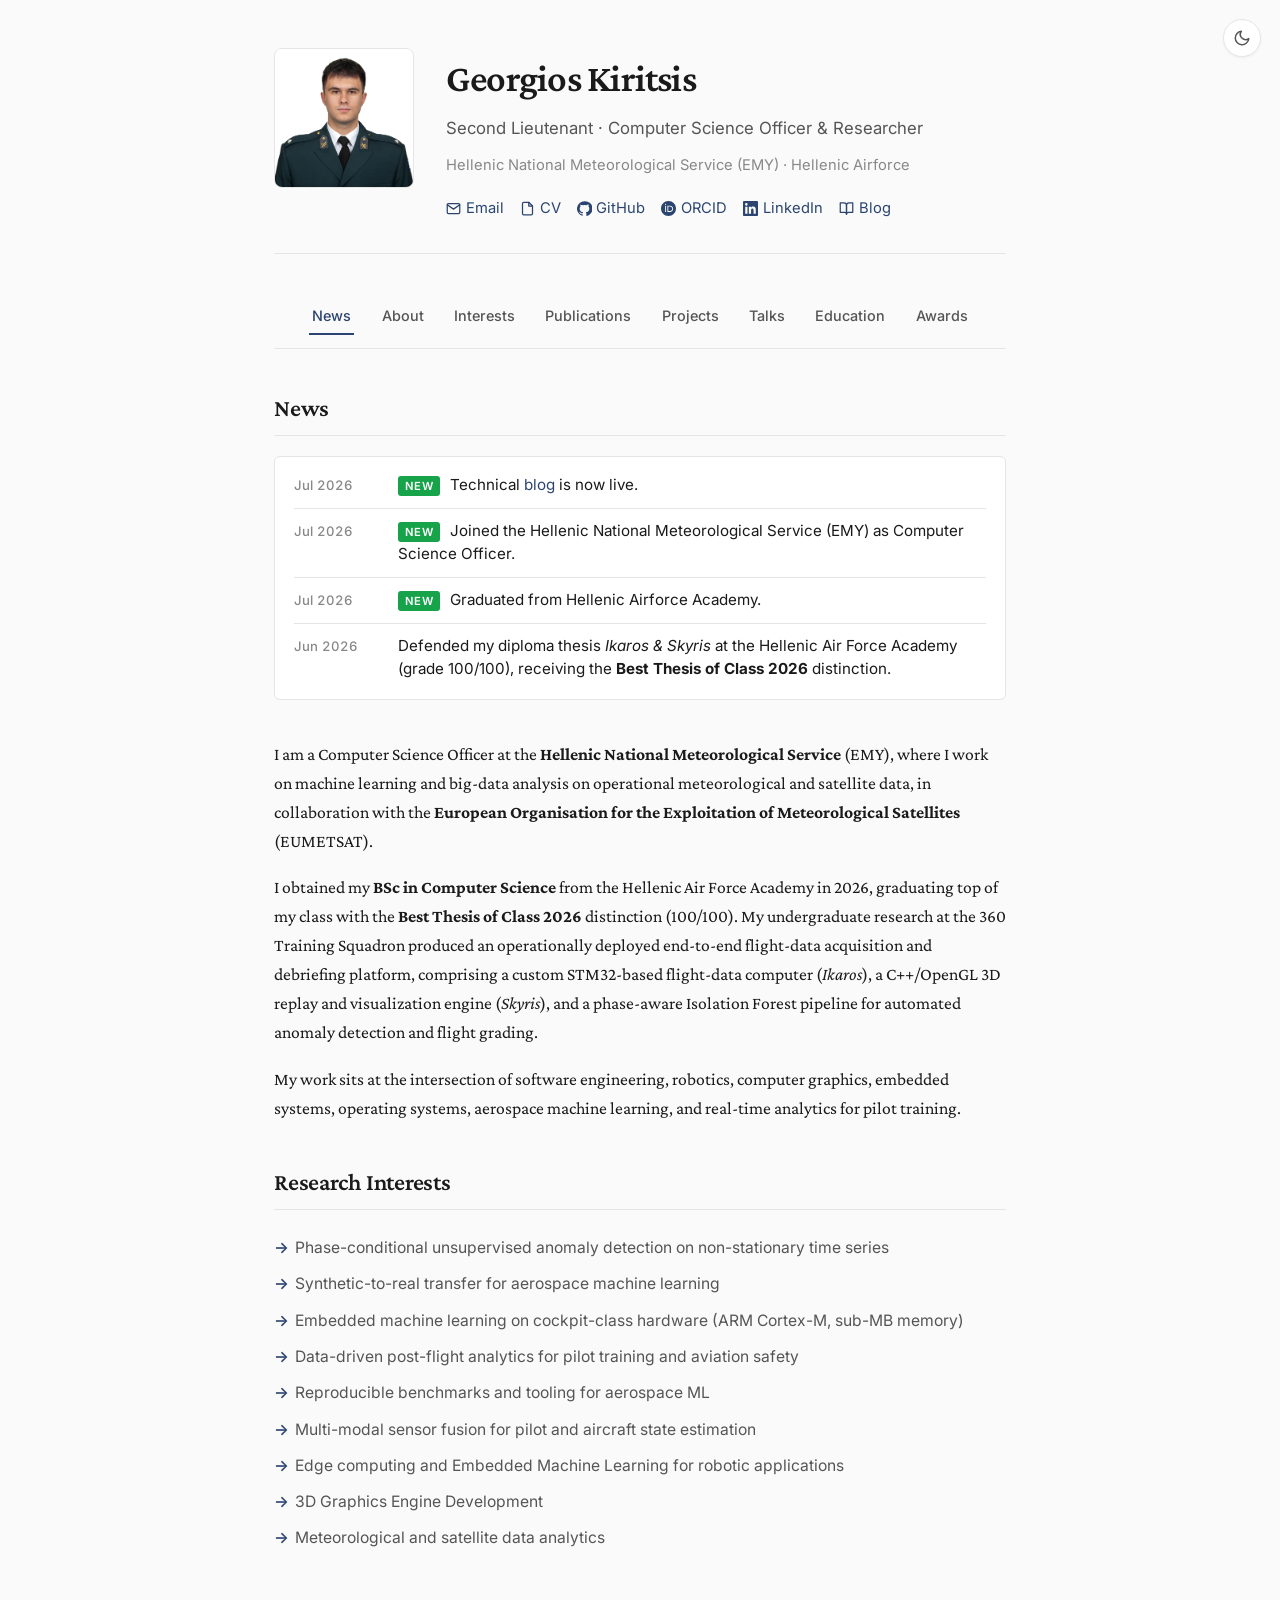
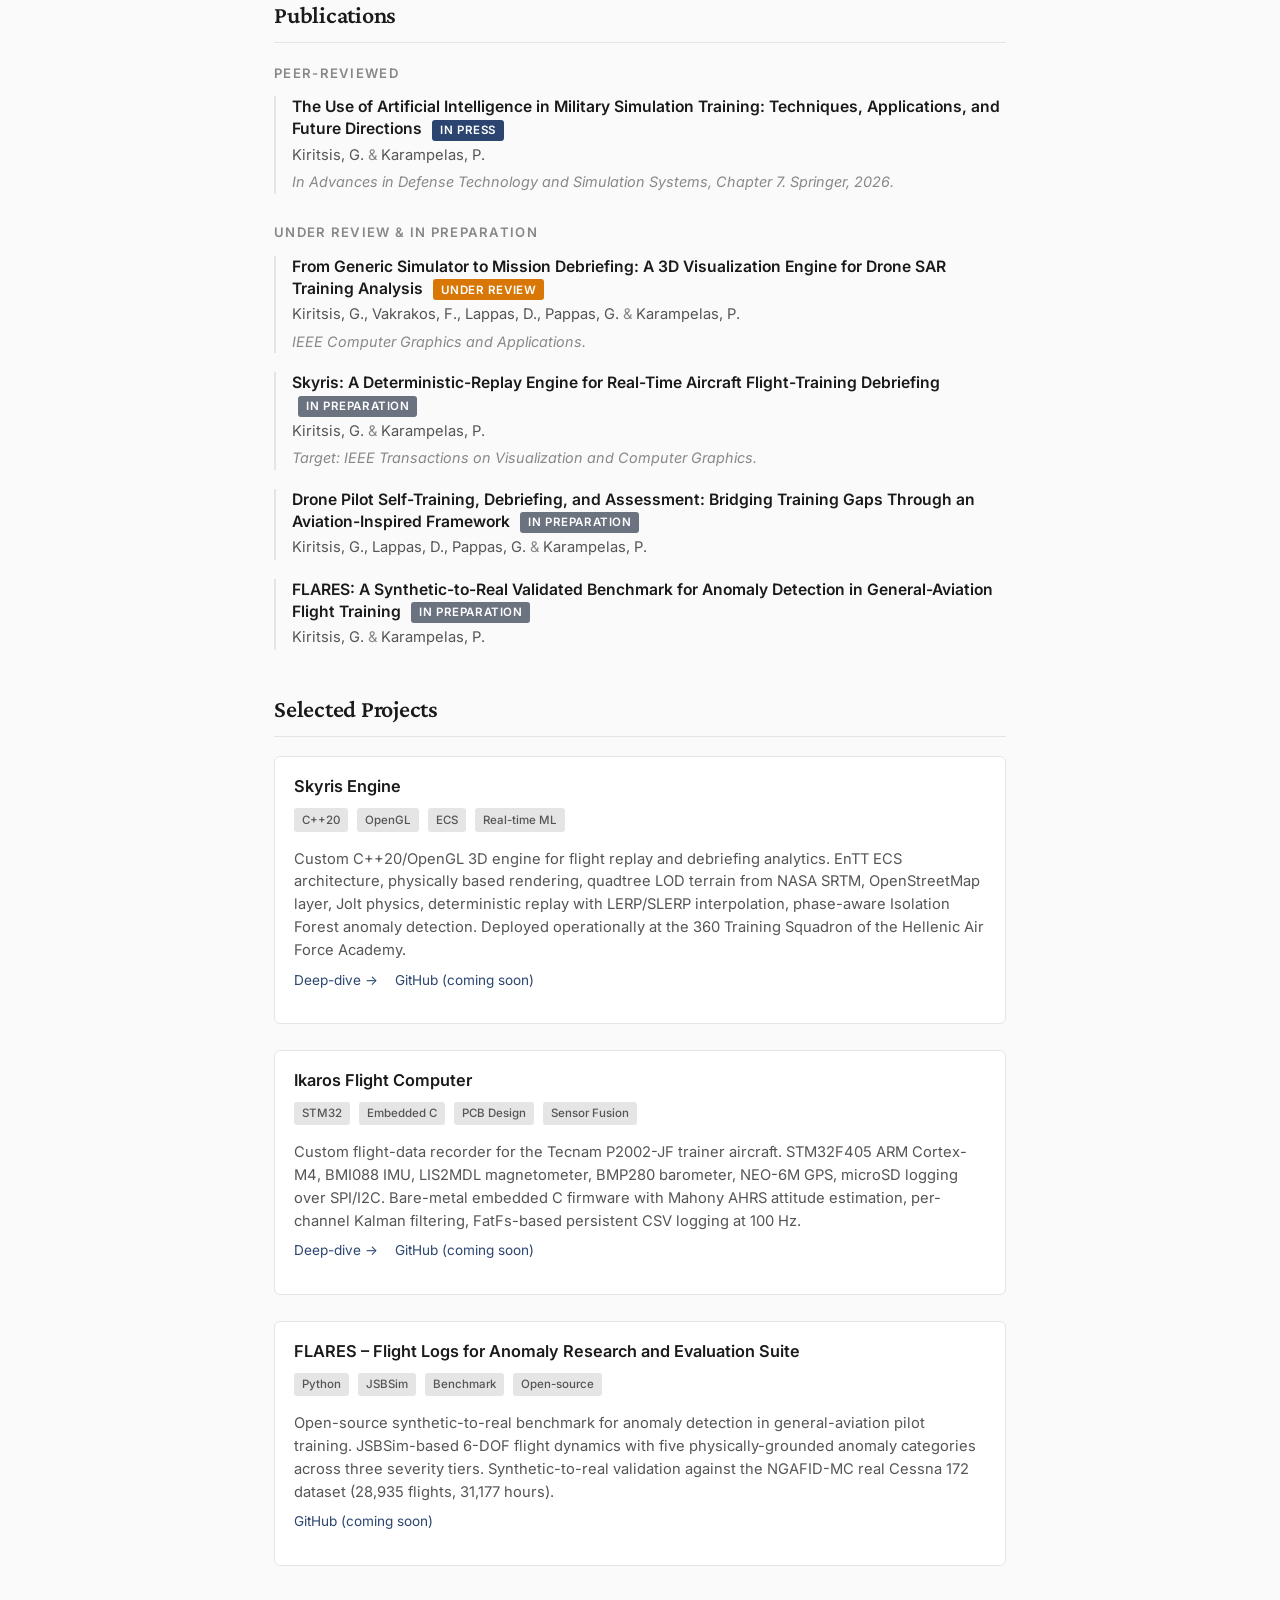
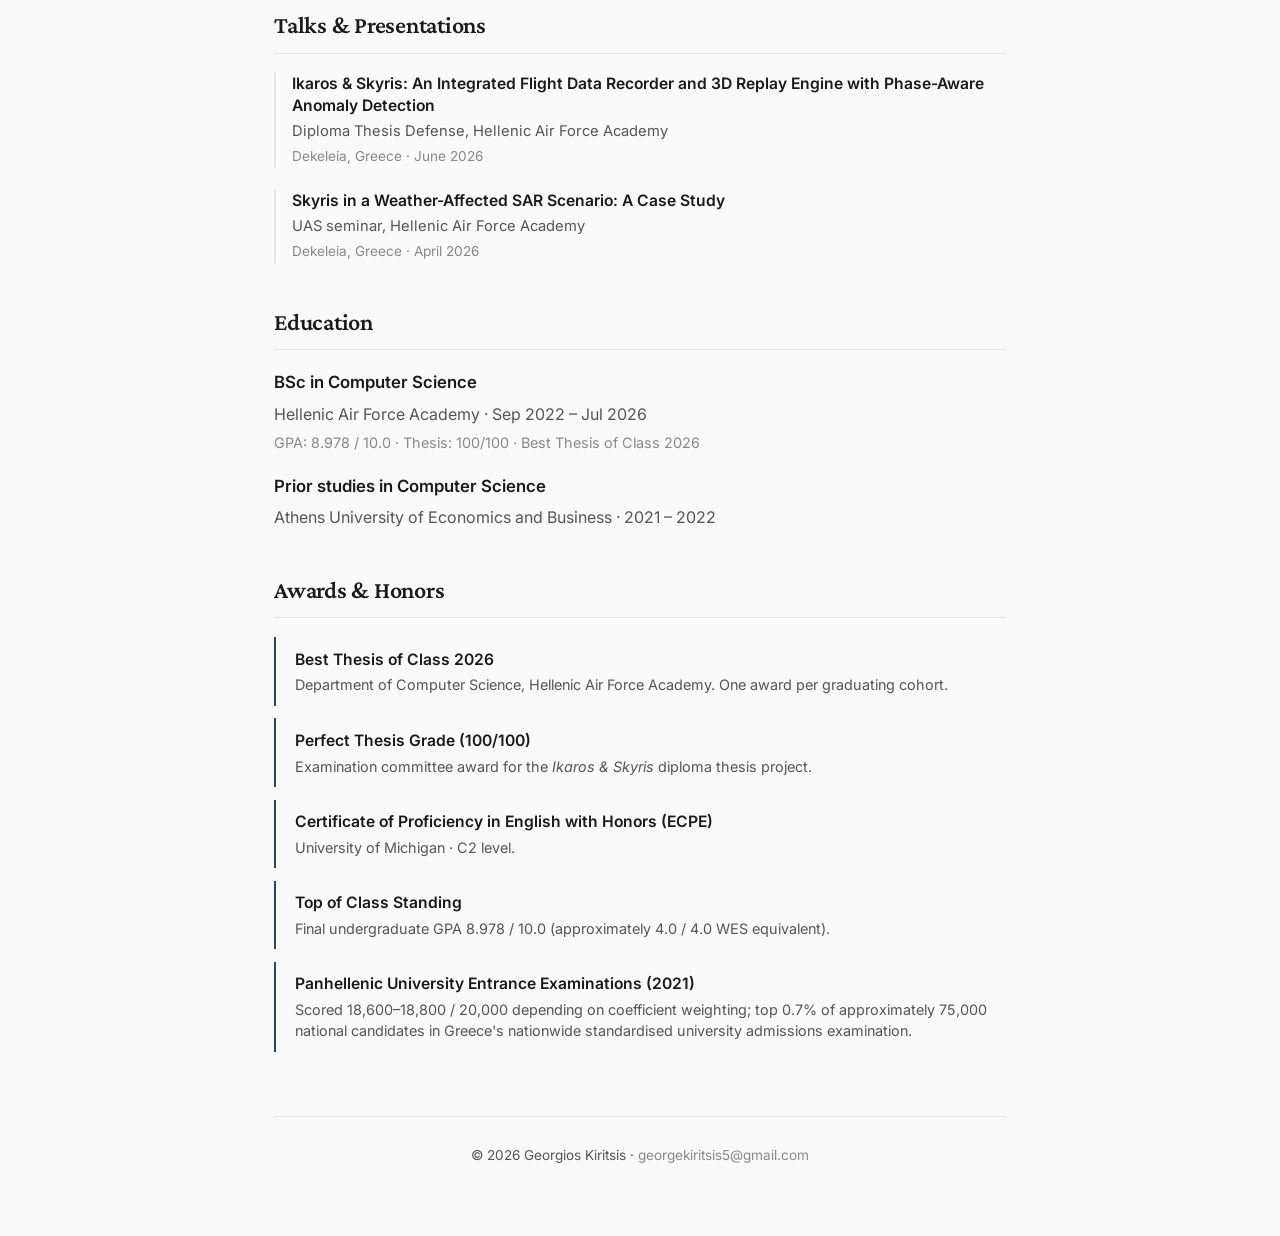
==== commit 331ce74d: "Minor visual tweaks" ====
--- a/index.html
+++ b/index.html
@@ -101,7 +101,9 @@
         <div class="news-date">Jul 2026</div>
         <p class="news-text">
           <span class="news-tag new">New</span>
-          Technical blog is now live.
+          Technical 
+      <a href="./writing/index.html">blog</a>
+is now live.
         </p>
       </div>
       <div class="news-item">
@@ -115,7 +117,7 @@
         <div class="news-date">Jul 2026</div>
         <p class="news-text">
           <span class="news-tag new">New</span>
-          Graduated from the Hellenic Airforce Academy.
+          Graduated from Hellenic Airforce Academy.
         </p>
       </div>
       <div class="news-item">
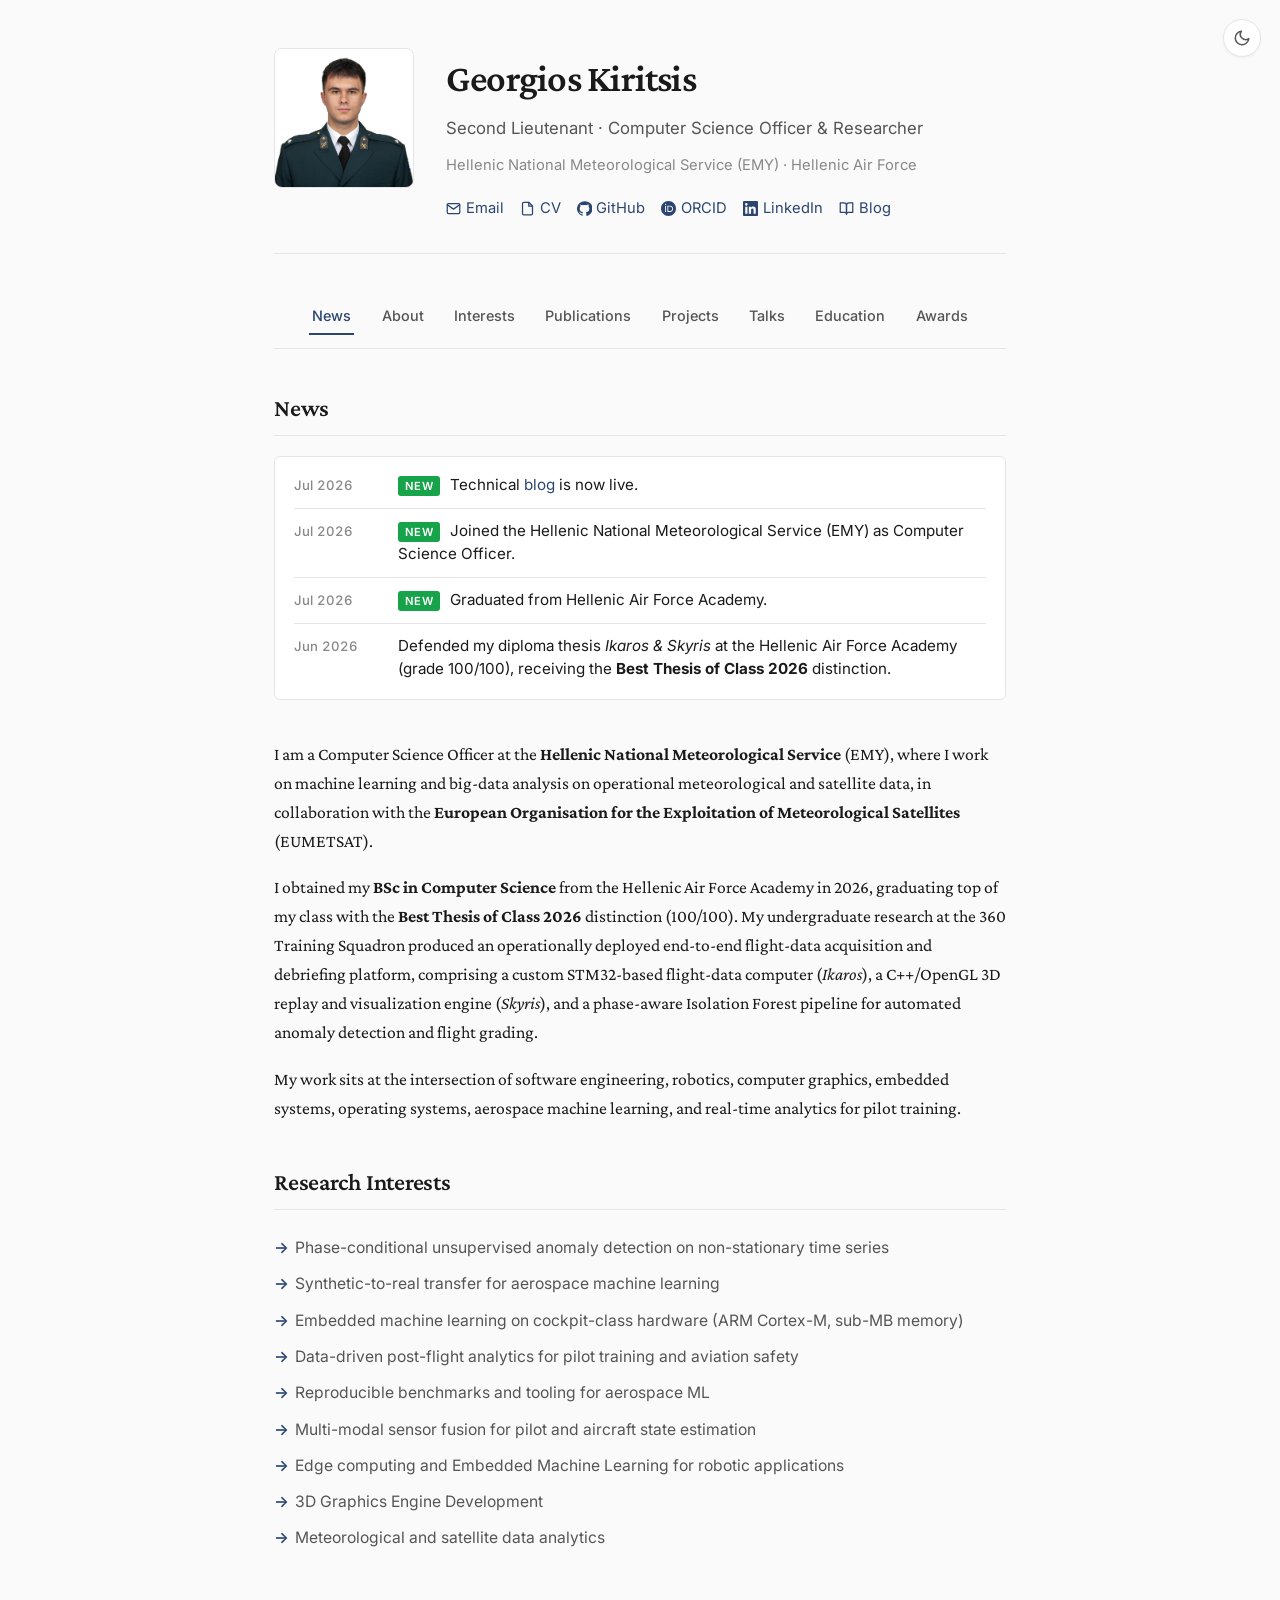
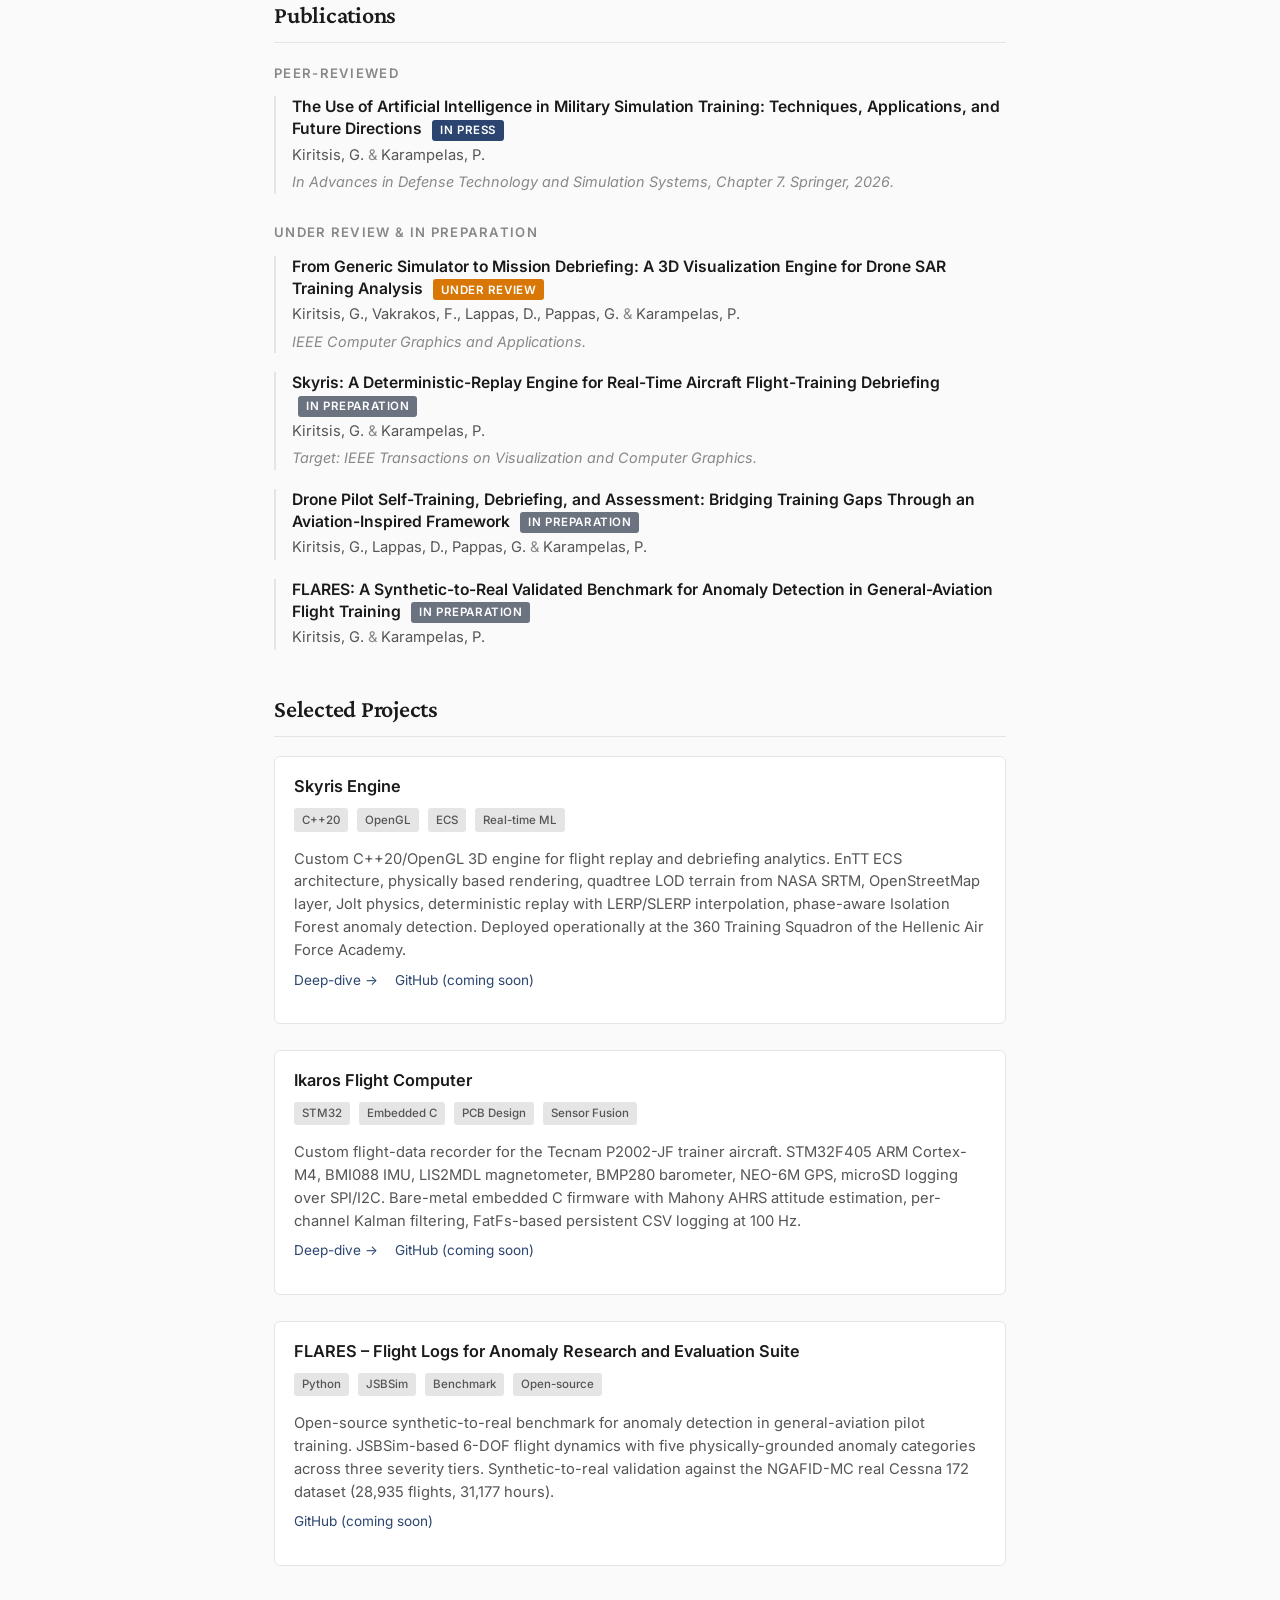
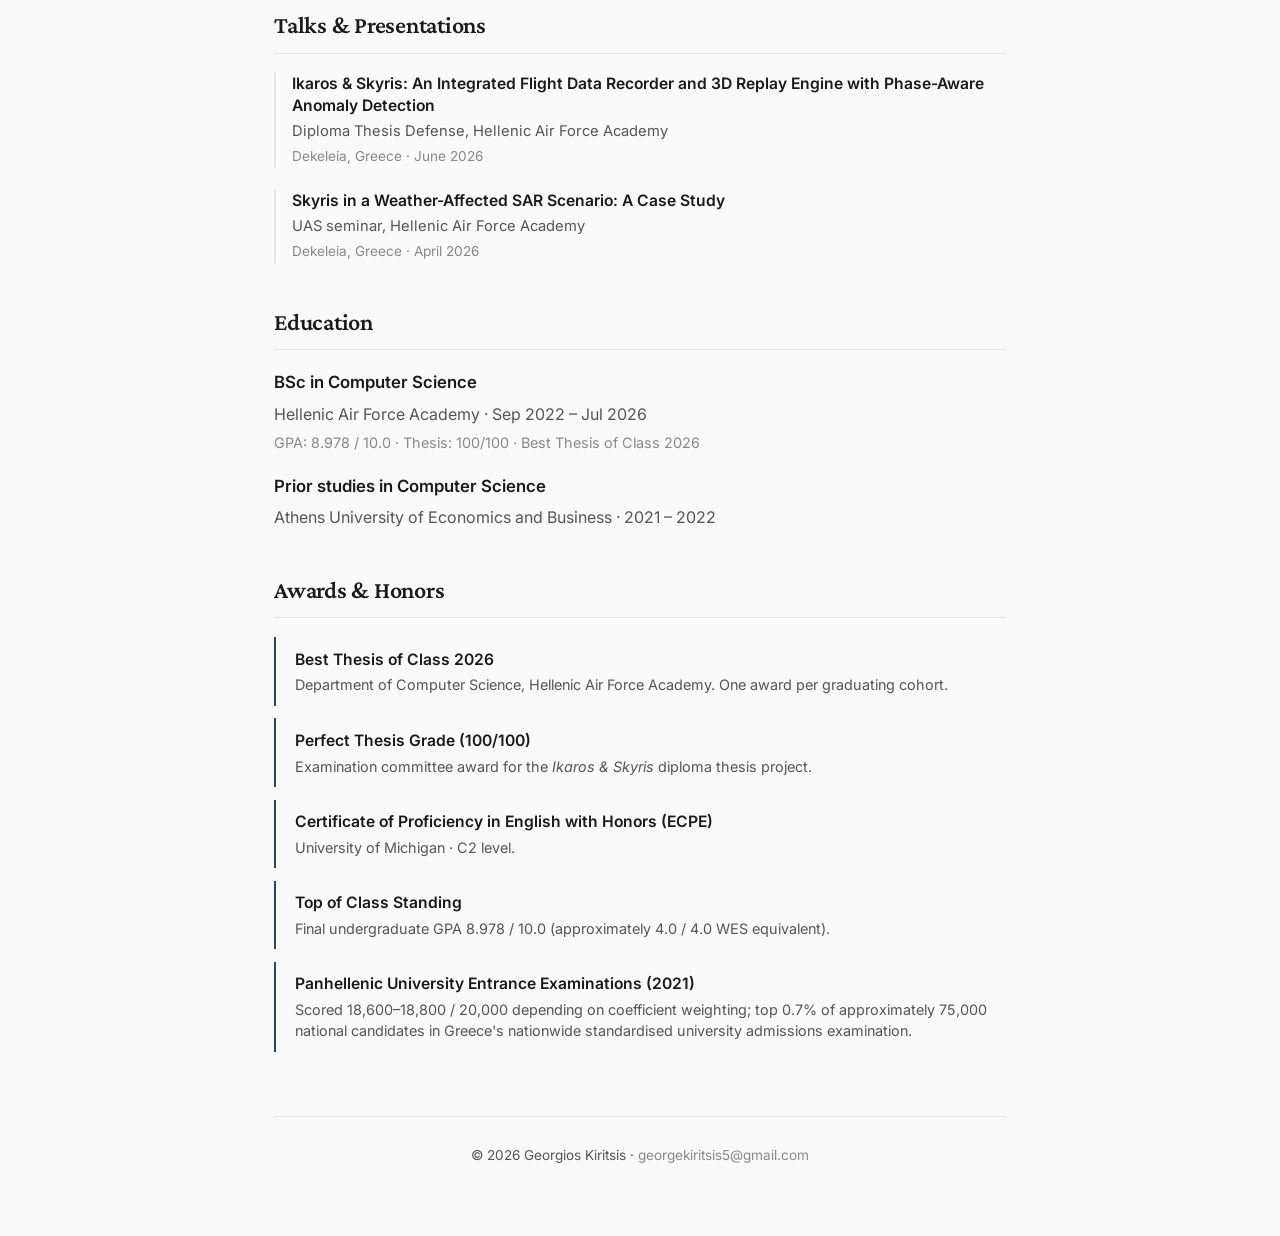
==== commit 28198ca2: "Fixed spelling errors" ====
--- a/index.html
+++ b/index.html
@@ -49,7 +49,7 @@
     <div class="hero-text">
       <h1>Georgios Kiritsis</h1>
       <p class="hero-subtitle">Second Lieutenant &middot; Computer Science Officer &amp; Researcher</p>
-      <p class="hero-affiliation">Hellenic National Meteorological Service (EMY) &middot; Hellenic Airforce</p>
+      <p class="hero-affiliation">Hellenic National Meteorological Service (EMY) &middot; Hellenic Air Force</p>
       <div class="links">
         <a href="mailto:georgekiritsis5@gmail.com">
           <svg viewBox="0 0 24 24" fill="none" stroke="currentColor" stroke-width="2" stroke-linecap="round" stroke-linejoin="round"><path d="M4 4h16c1.1 0 2 .9 2 2v12c0 1.1-.9 2-2 2H4c-1.1 0-2-.9-2-2V6c0-1.1.9-2 2-2z"/><polyline points="22,6 12,13 2,6"/></svg>
@@ -117,7 +117,7 @@
         <div class="news-date">Jul 2026</div>
         <p class="news-text">
           <span class="news-tag new">New</span>
-          Graduated from Hellenic Airforce Academy.
+          Graduated from Hellenic Air Force Academy.
         </p>
       </div>
       <div class="news-item">
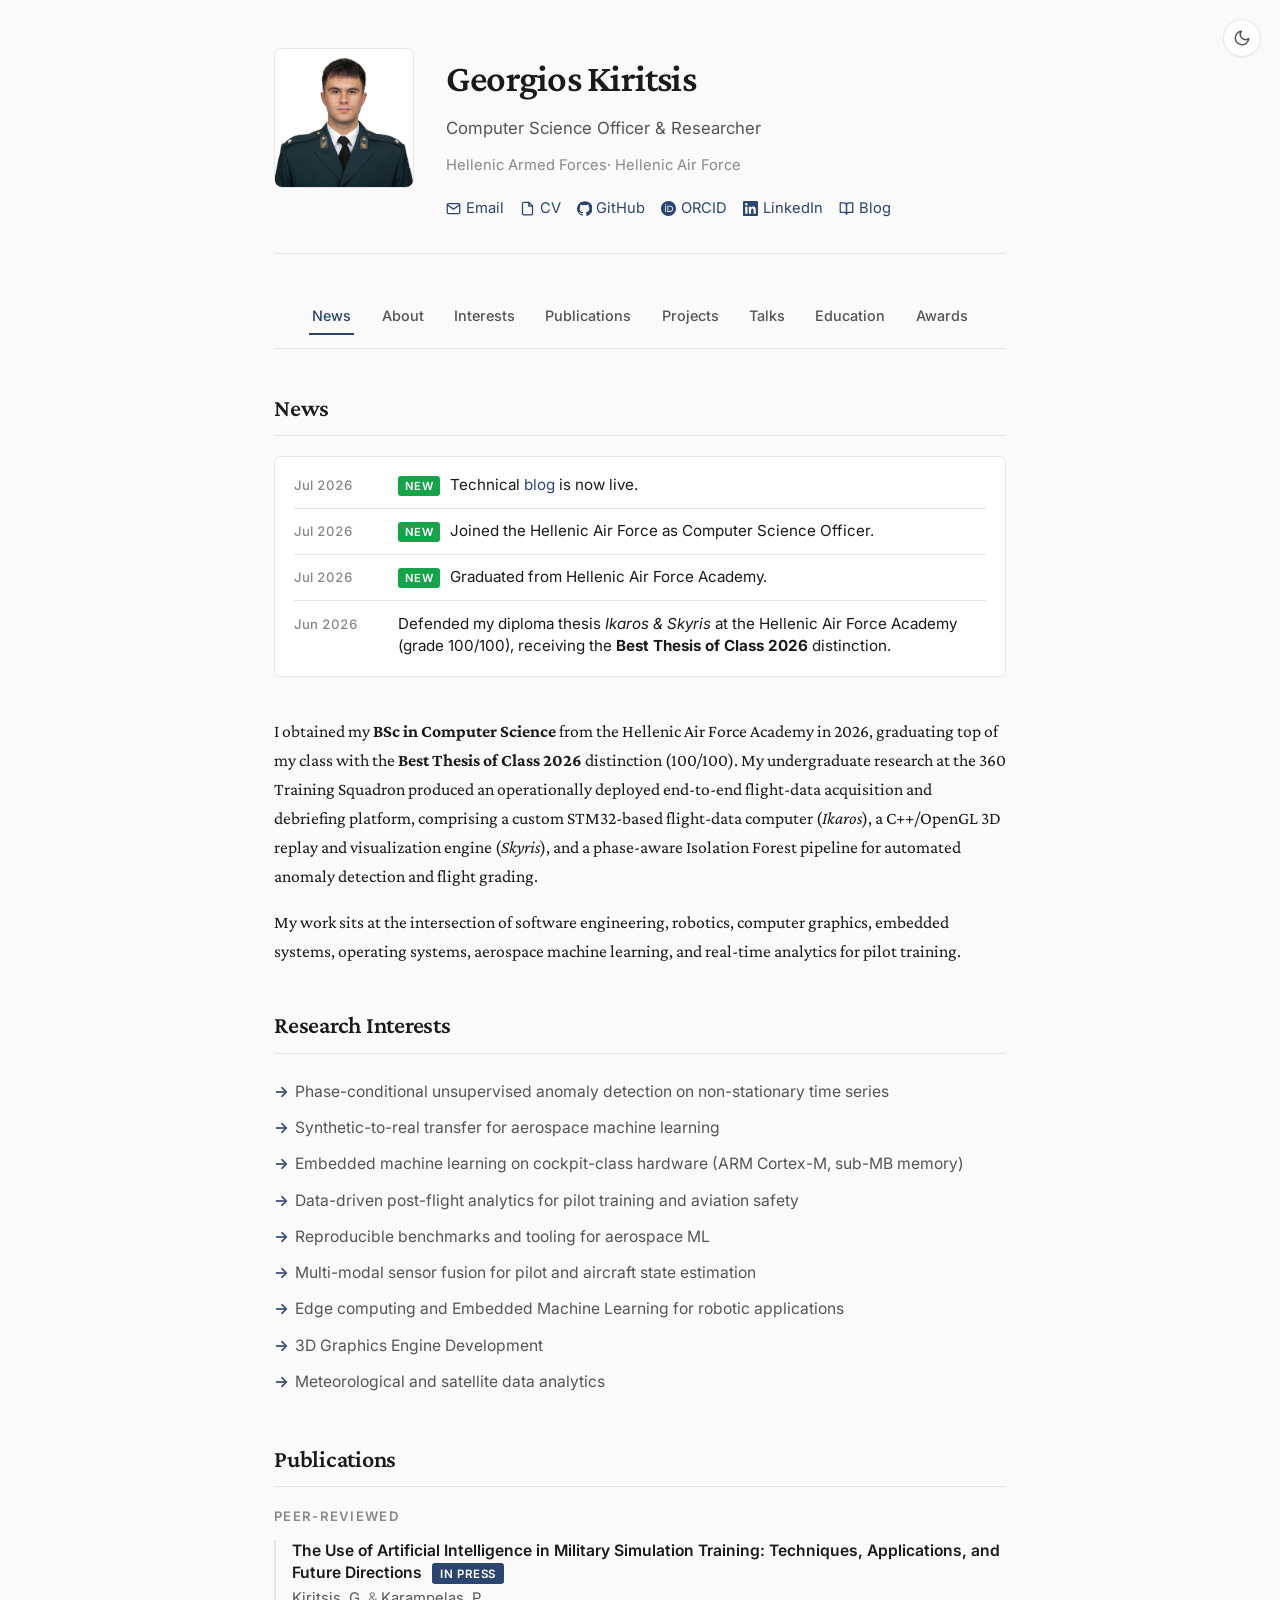
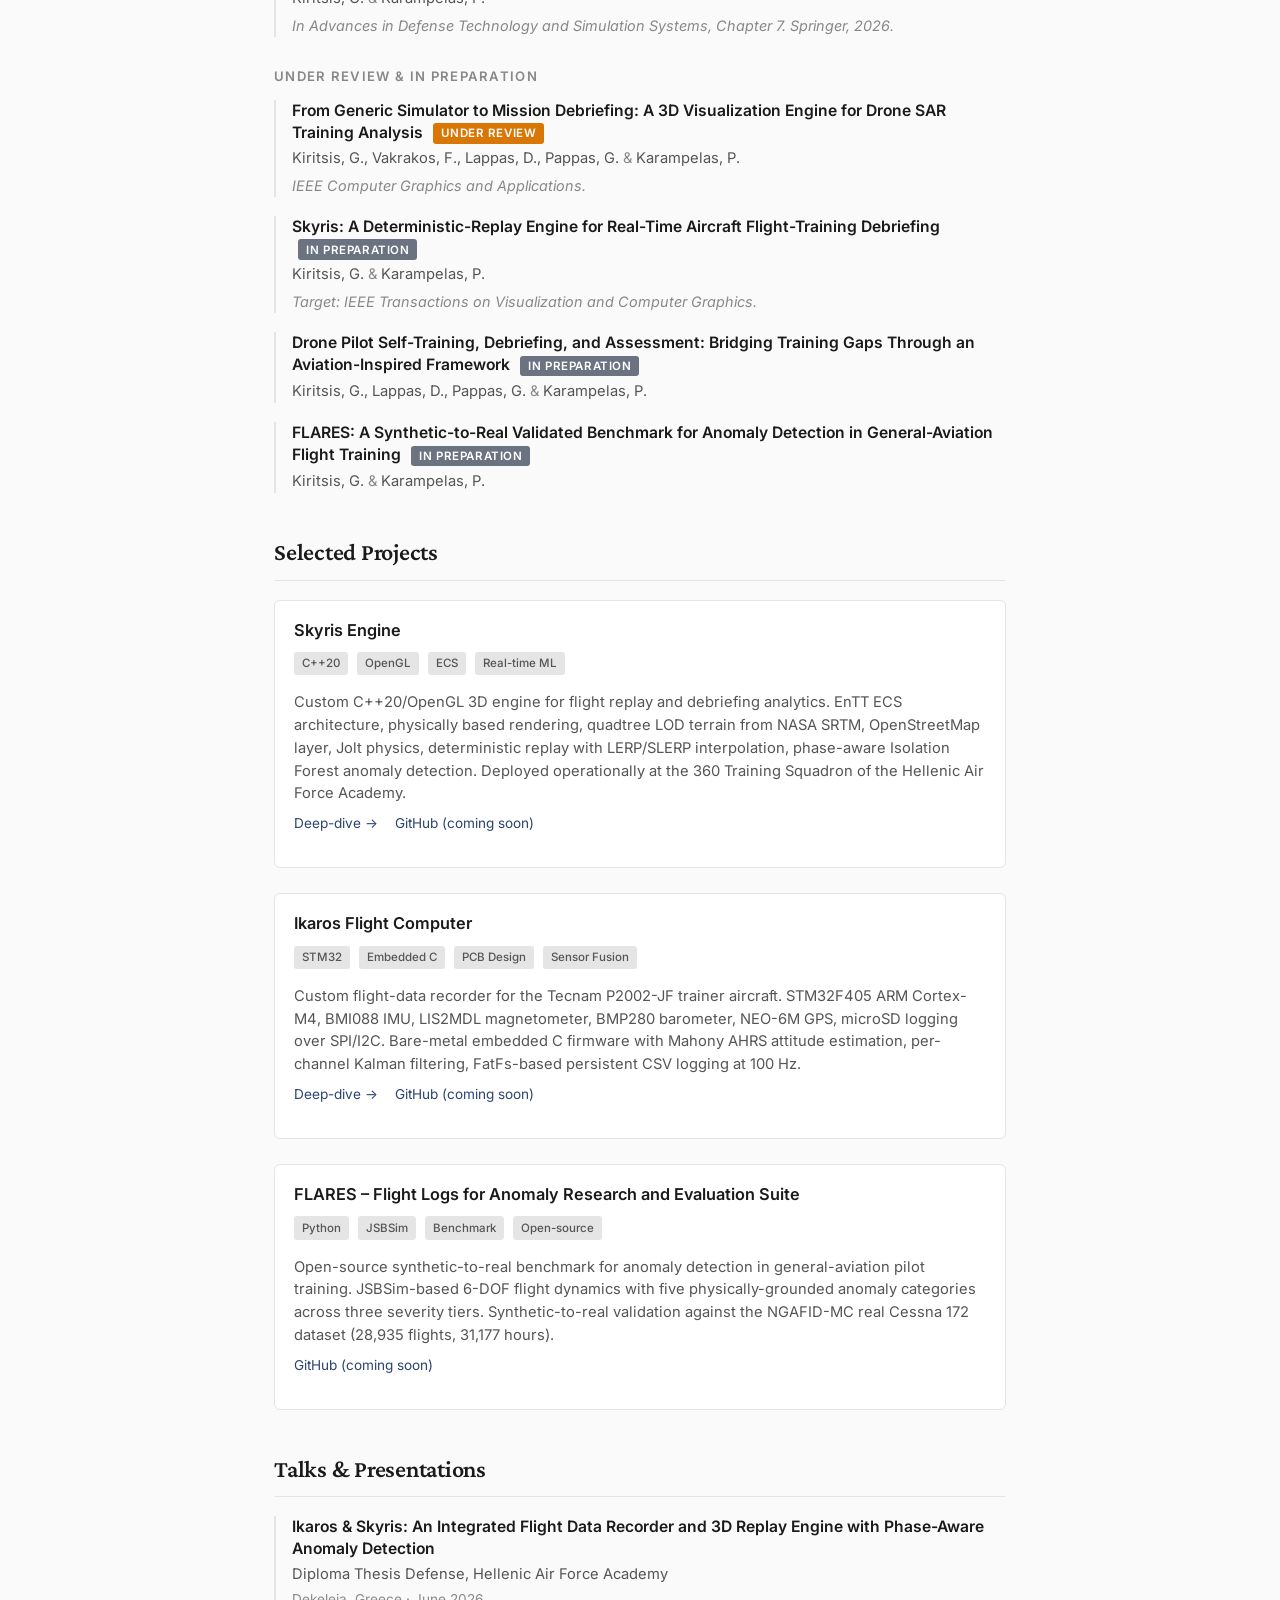
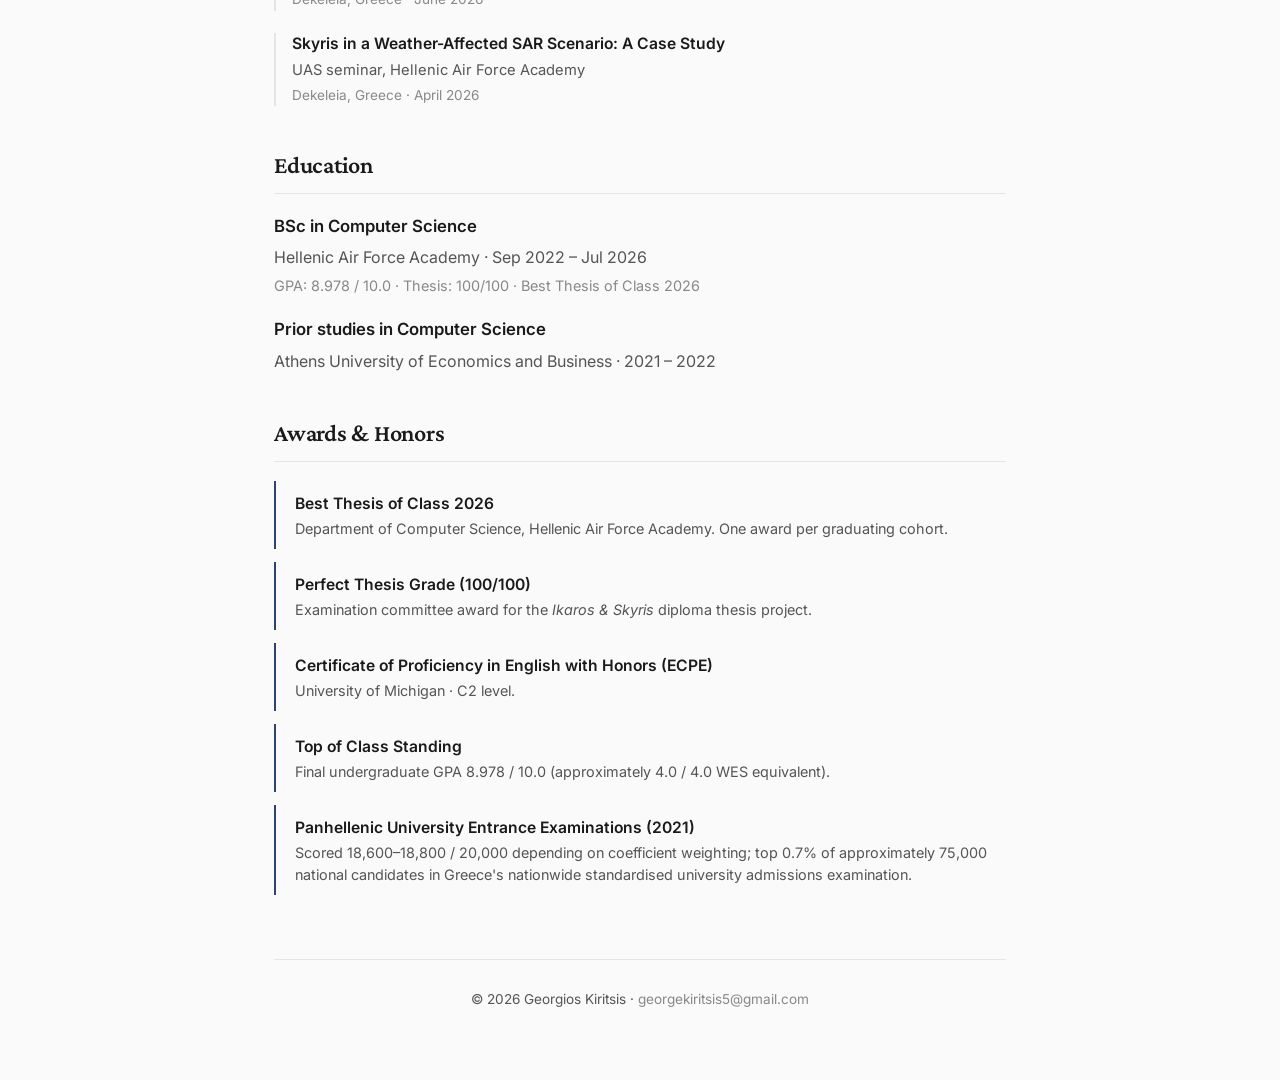
==== commit 1838d3ae: "Fixed data" ====
--- a/index.html
+++ b/index.html
@@ -48,8 +48,8 @@
     </div>
     <div class="hero-text">
       <h1>Georgios Kiritsis</h1>
-      <p class="hero-subtitle">Second Lieutenant &middot; Computer Science Officer &amp; Researcher</p>
-      <p class="hero-affiliation">Hellenic National Meteorological Service (EMY) &middot; Hellenic Air Force</p>
+      <p class="hero-subtitle">Computer Science Officer &amp; Researcher</p>
+      <p class="hero-affiliation">Hellenic Armed Forces&middot; Hellenic Air Force</p>
       <div class="links">
         <a href="mailto:georgekiritsis5@gmail.com">
           <svg viewBox="0 0 24 24" fill="none" stroke="currentColor" stroke-width="2" stroke-linecap="round" stroke-linejoin="round"><path d="M4 4h16c1.1 0 2 .9 2 2v12c0 1.1-.9 2-2 2H4c-1.1 0-2-.9-2-2V6c0-1.1.9-2 2-2z"/><polyline points="22,6 12,13 2,6"/></svg>
@@ -110,7 +110,7 @@
         <div class="news-date">Jul 2026</div>
         <p class="news-text">
           <span class="news-tag new">New</span>
-          Joined the Hellenic National Meteorological Service (EMY) as Computer Science Officer.
+          Joined the Hellenic Air Force as Computer Science Officer.
         </p>
       </div>
       <div class="news-item">
@@ -132,7 +132,6 @@
   <!-- ABOUT -->
   <section id="about">
     <div class="body-text">
-      <p>I am a Computer Science Officer at the <strong>Hellenic National Meteorological Service</strong> (EMY), where I work on machine learning and big-data analysis on operational meteorological and satellite data, in collaboration with the <strong>European Organisation for the Exploitation of Meteorological Satellites</strong> (EUMETSAT).</p>
 
       <p>I obtained my <strong>BSc in Computer Science</strong> from the Hellenic Air Force Academy in 2026, graduating top of my class with the <strong>Best Thesis of Class 2026</strong> distinction (100/100). My undergraduate research at the 360 Training Squadron produced an operationally deployed end-to-end flight-data acquisition and debriefing platform, comprising a custom STM32-based flight-data computer (<em>Ikaros</em>), a C++/OpenGL 3D replay and visualization engine (<em>Skyris</em>), and a phase-aware Isolation Forest pipeline for automated anomaly detection and flight grading.</p>
 
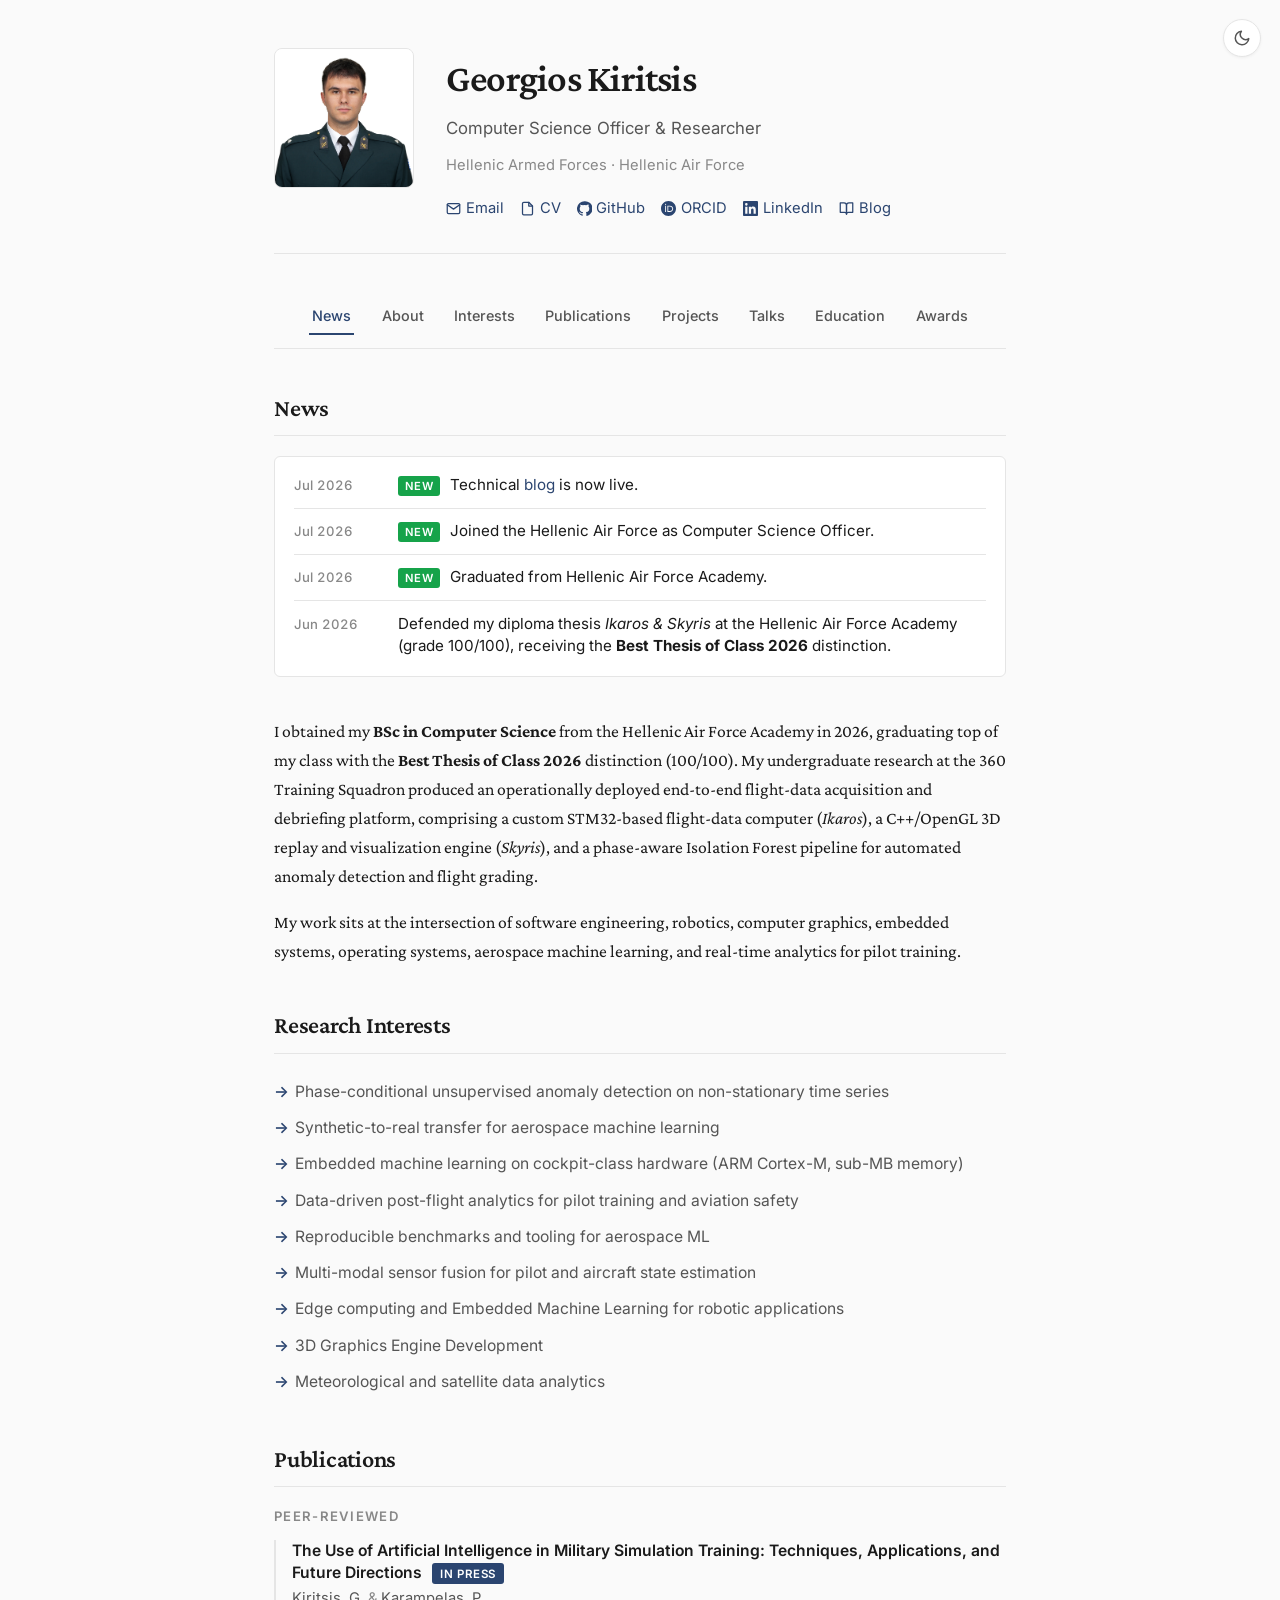
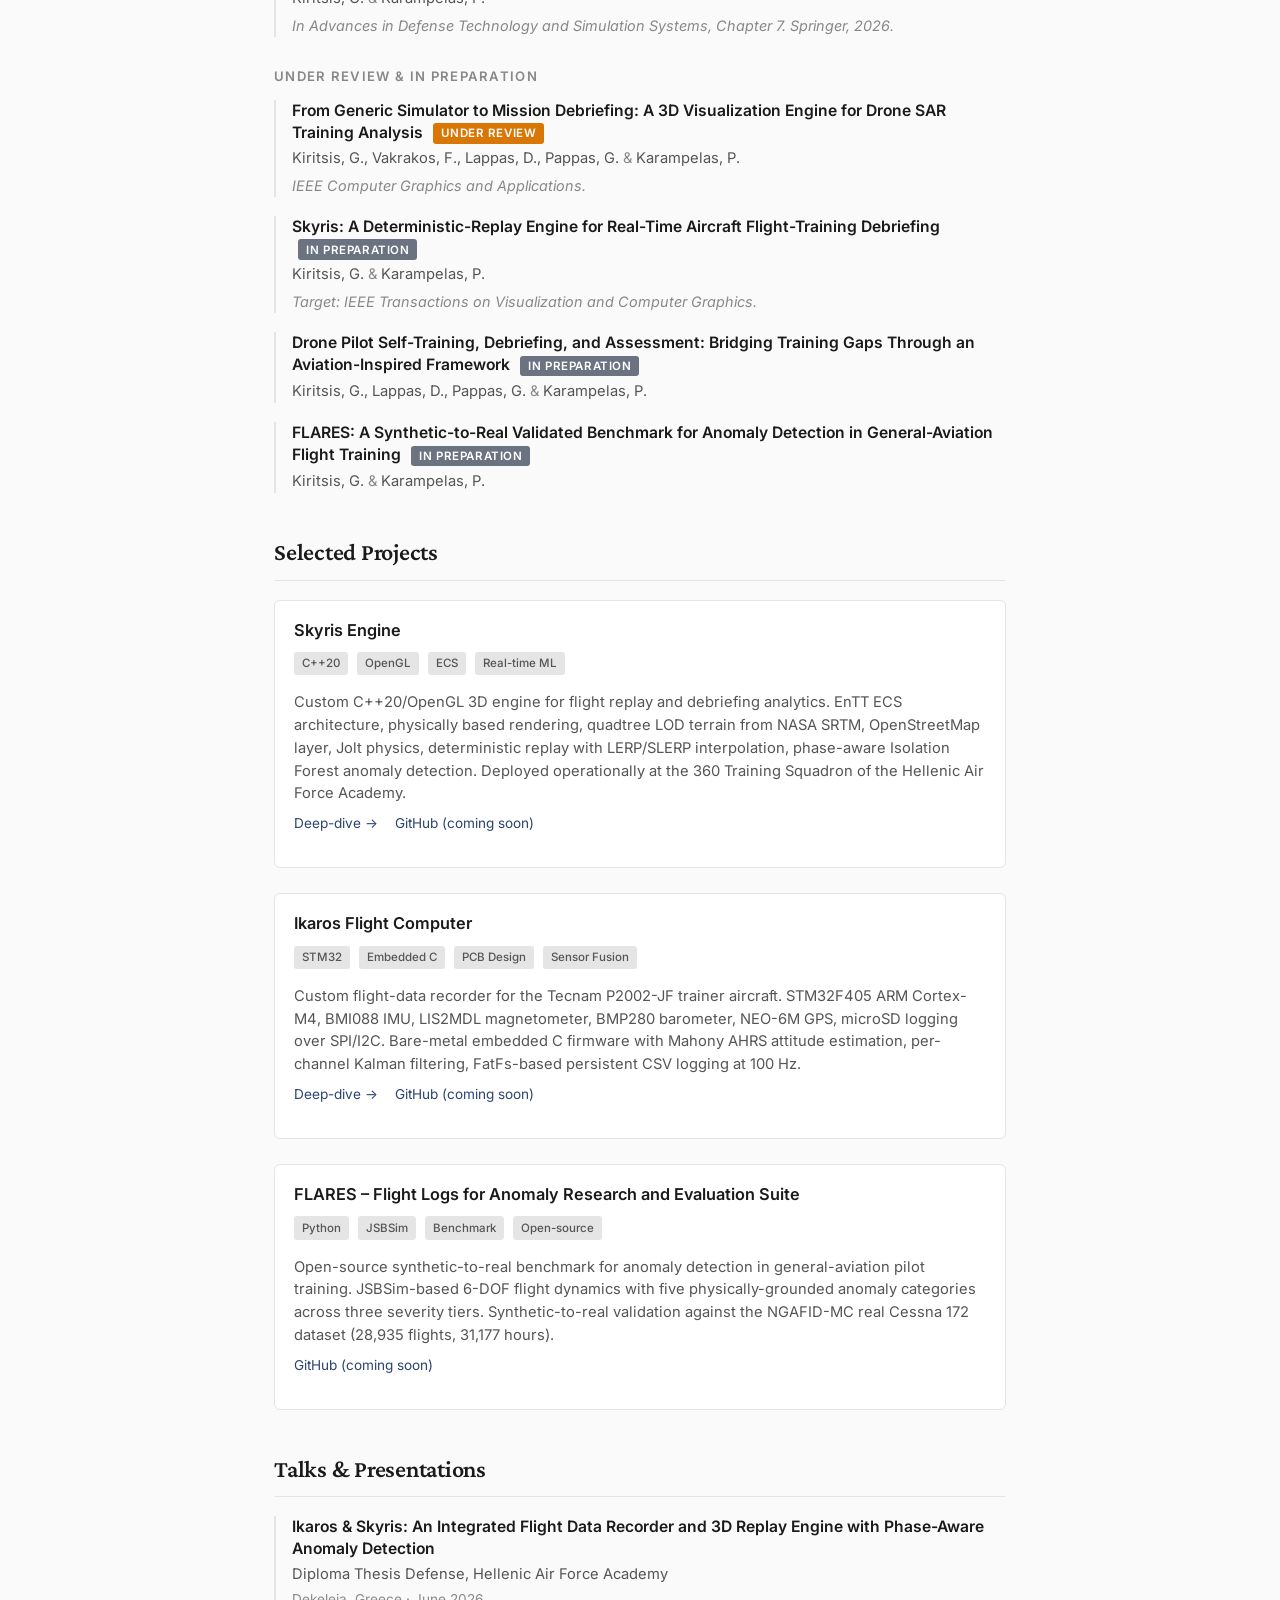
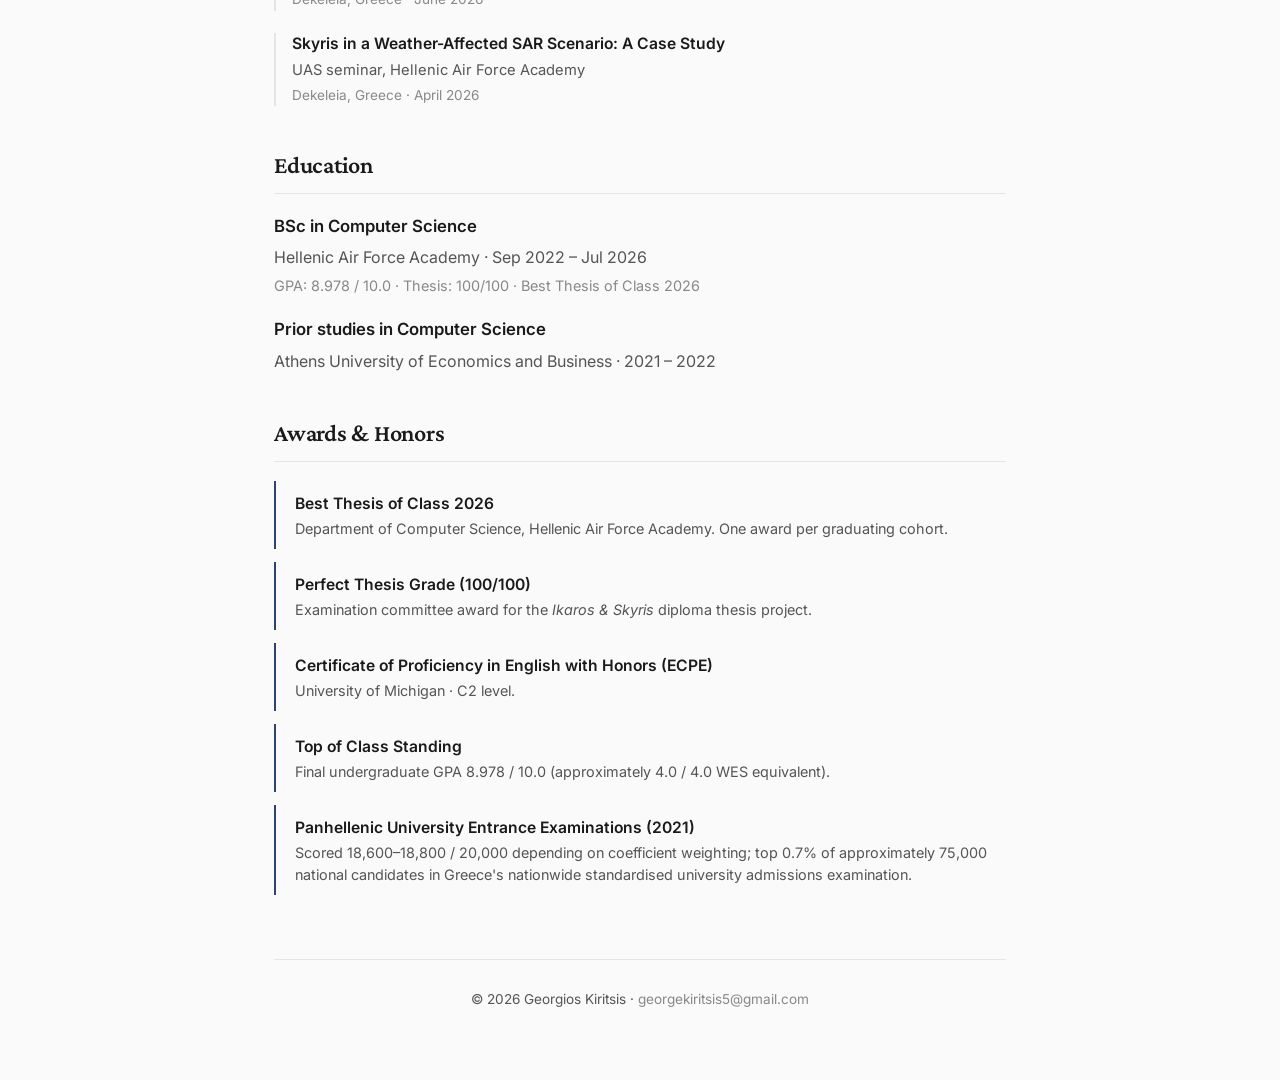
==== commit 960ea7d7: "Fixed dot" ====
--- a/index.html
+++ b/index.html
@@ -49,7 +49,7 @@
     <div class="hero-text">
       <h1>Georgios Kiritsis</h1>
       <p class="hero-subtitle">Computer Science Officer &amp; Researcher</p>
-      <p class="hero-affiliation">Hellenic Armed Forces&middot; Hellenic Air Force</p>
+      <p class="hero-affiliation">Hellenic Armed Forces &middot; Hellenic Air Force</p>
       <div class="links">
         <a href="mailto:georgekiritsis5@gmail.com">
           <svg viewBox="0 0 24 24" fill="none" stroke="currentColor" stroke-width="2" stroke-linecap="round" stroke-linejoin="round"><path d="M4 4h16c1.1 0 2 .9 2 2v12c0 1.1-.9 2-2 2H4c-1.1 0-2-.9-2-2V6c0-1.1.9-2 2-2z"/><polyline points="22,6 12,13 2,6"/></svg>
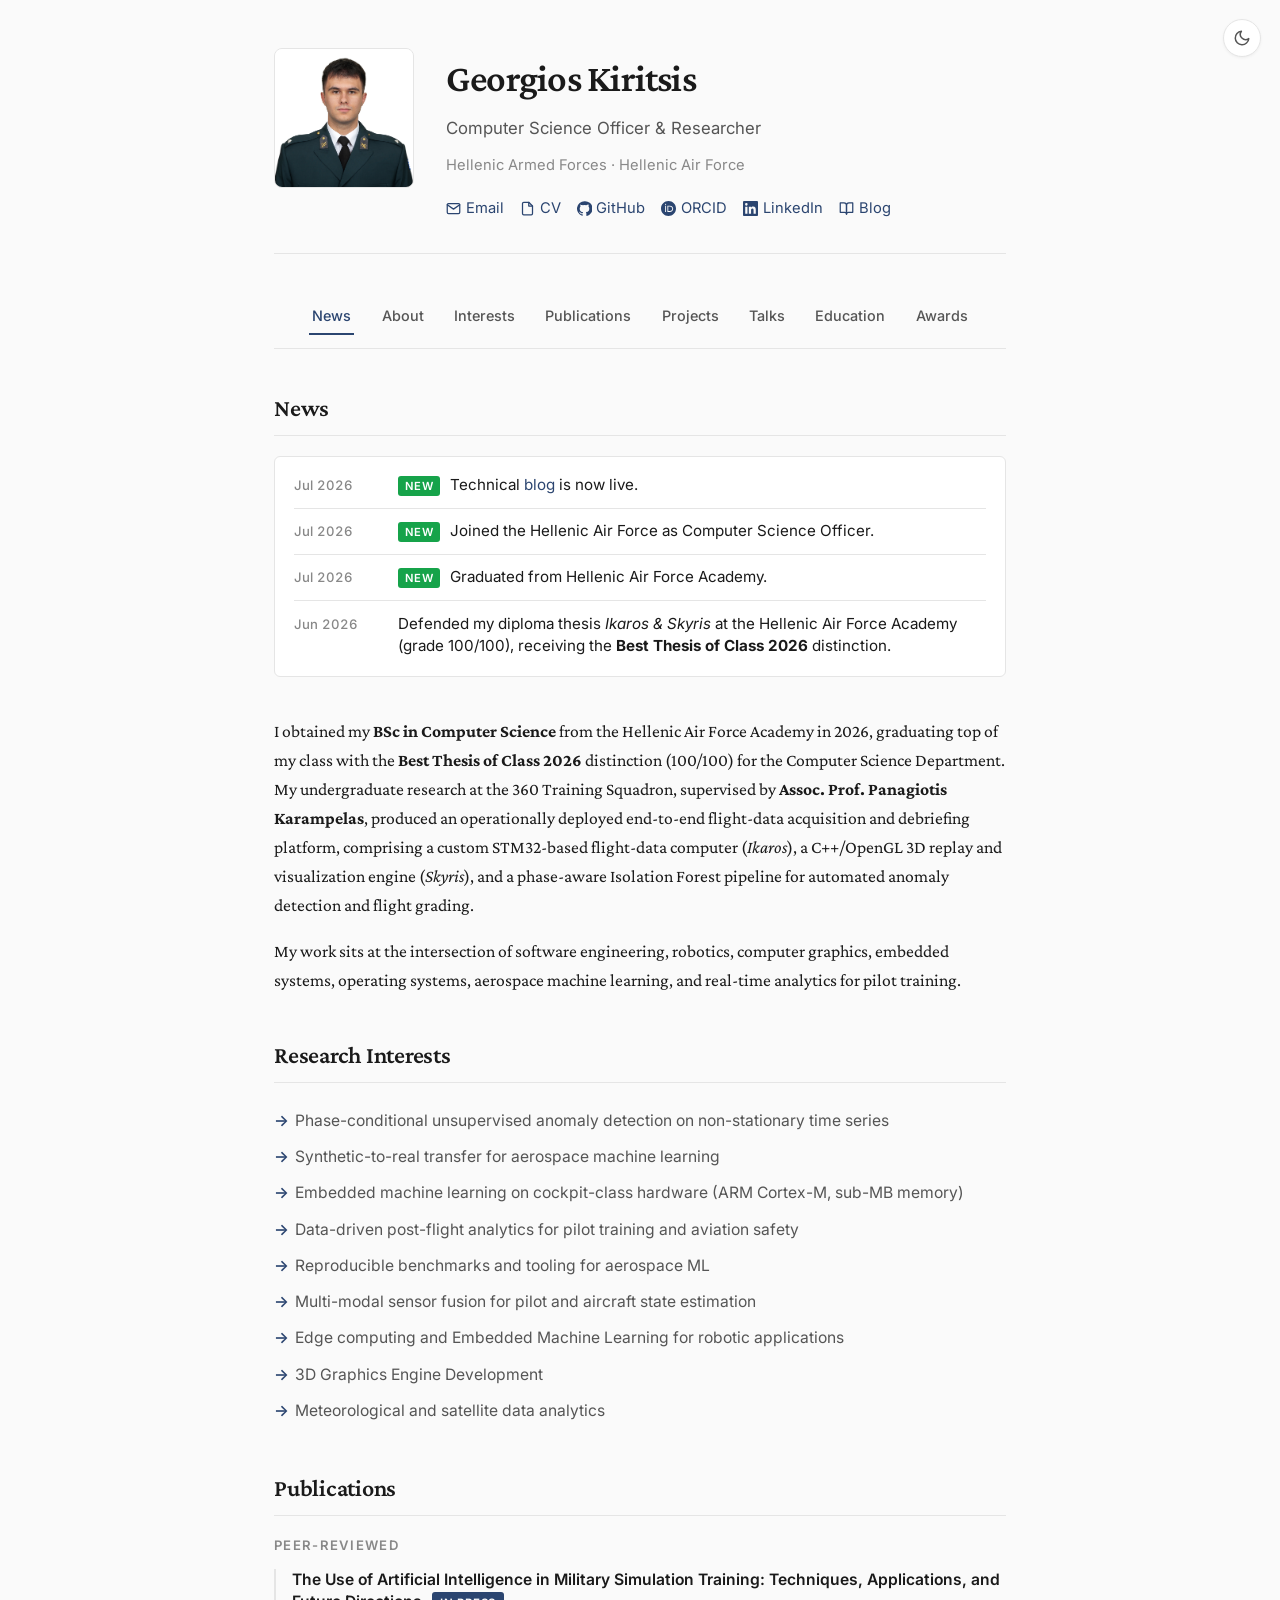
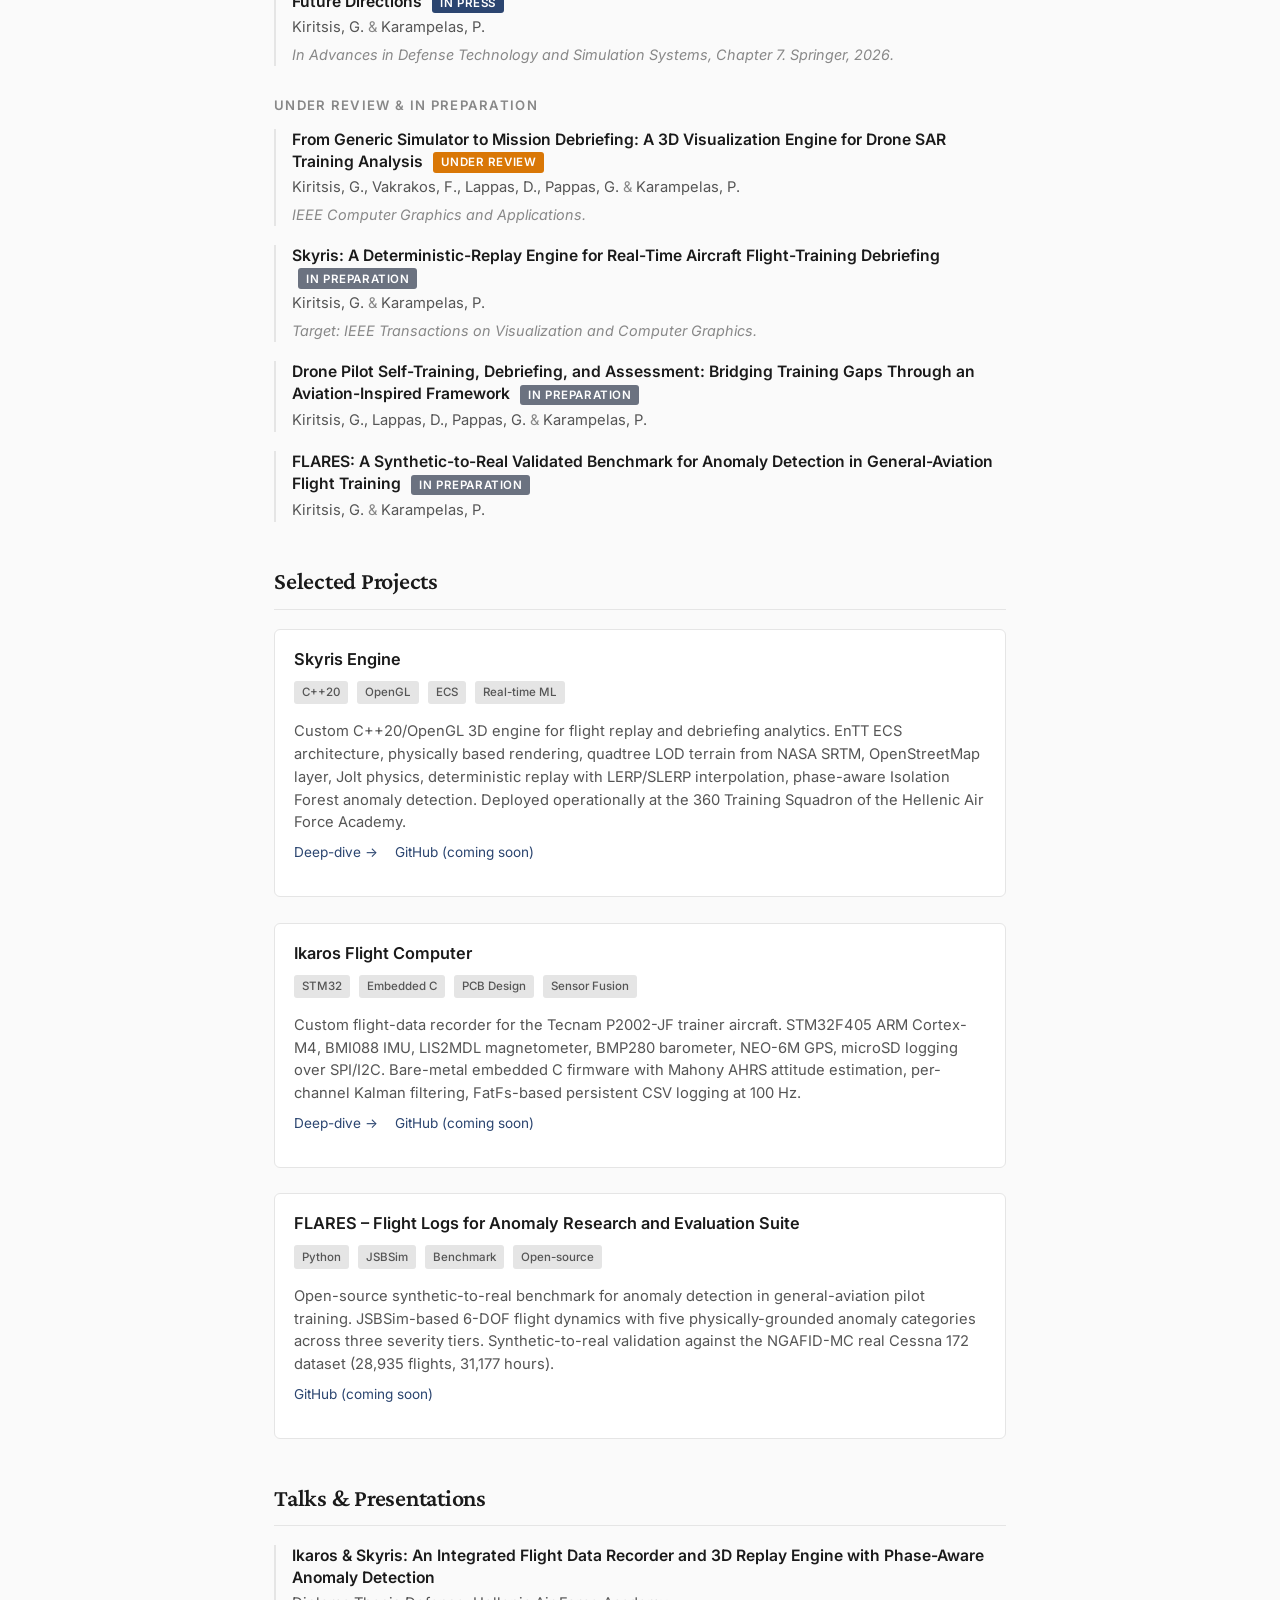
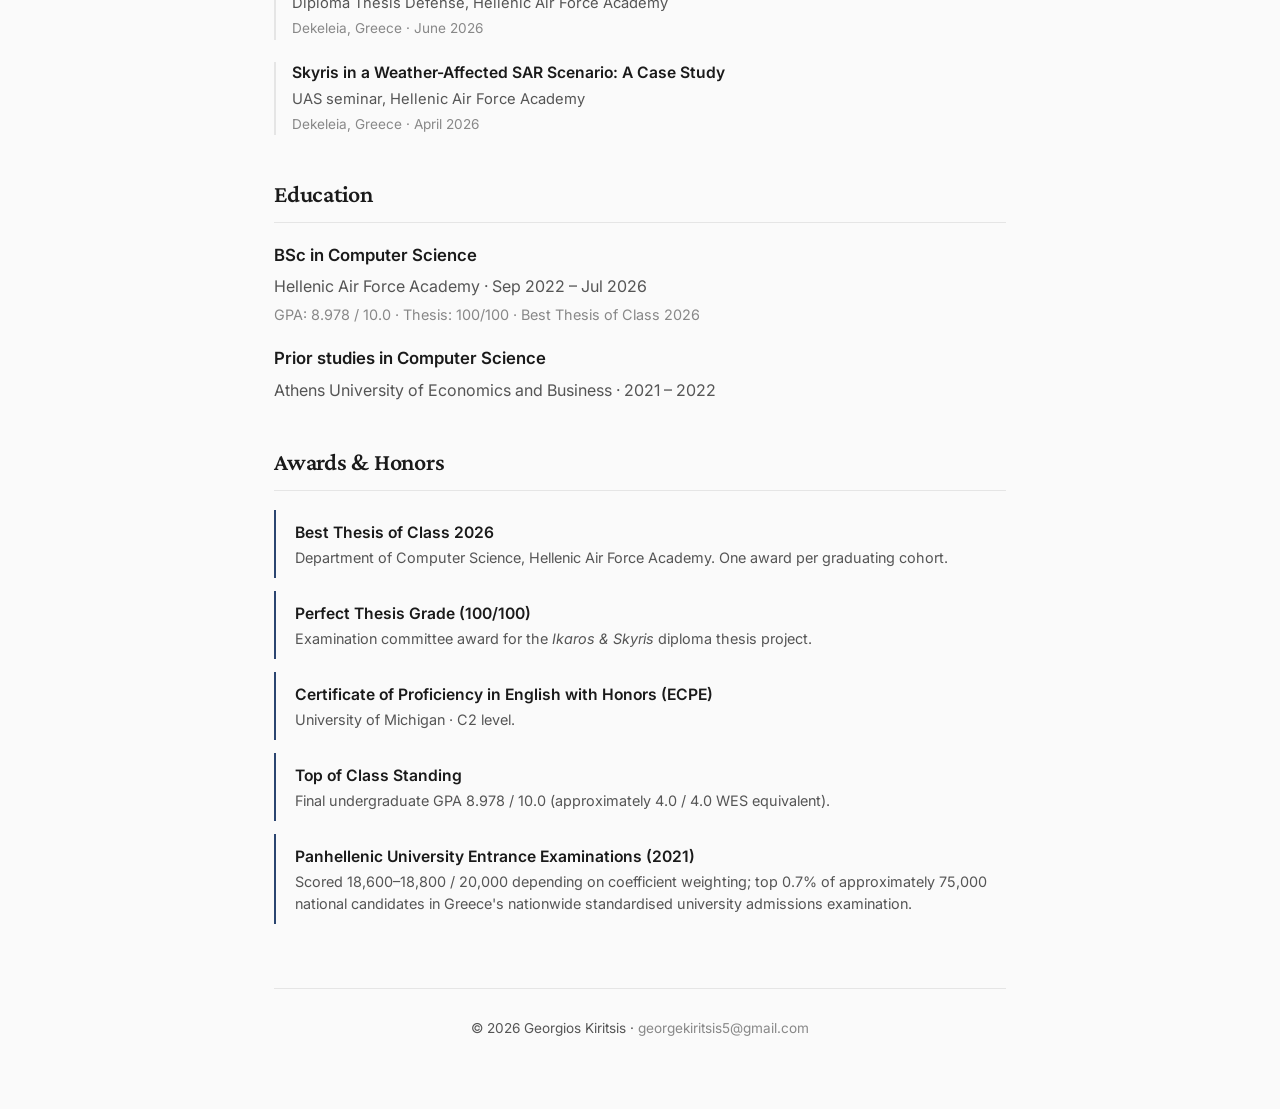
==== commit 6425dc2a: "Added thesis supervisor" ====
--- a/index.html
+++ b/index.html
@@ -133,7 +133,7 @@
   <section id="about">
     <div class="body-text">
 
-      <p>I obtained my <strong>BSc in Computer Science</strong> from the Hellenic Air Force Academy in 2026, graduating top of my class with the <strong>Best Thesis of Class 2026</strong> distinction (100/100). My undergraduate research at the 360 Training Squadron produced an operationally deployed end-to-end flight-data acquisition and debriefing platform, comprising a custom STM32-based flight-data computer (<em>Ikaros</em>), a C++/OpenGL 3D replay and visualization engine (<em>Skyris</em>), and a phase-aware Isolation Forest pipeline for automated anomaly detection and flight grading.</p>
+        <p>I obtained my <strong>BSc in Computer Science</strong> from the Hellenic Air Force Academy in 2026, graduating top of my class with the <strong>Best Thesis of Class 2026</strong> distinction (100/100) for the Computer Science Department. My undergraduate research at the 360 Training Squadron, supervised by <strong>Assoc. Prof. Panagiotis Karampelas</strong>, produced an operationally deployed end-to-end flight-data acquisition and debriefing platform, comprising a custom STM32-based flight-data computer (<em>Ikaros</em>), a C++/OpenGL 3D replay and visualization engine (<em>Skyris</em>), and a phase-aware Isolation Forest pipeline for automated anomaly detection and flight grading.</p>
 
       <p>My work sits at the intersection of software engineering, robotics, computer graphics, embedded systems, operating systems, aerospace machine learning, and real-time analytics for pilot training.</p>
     </div>
